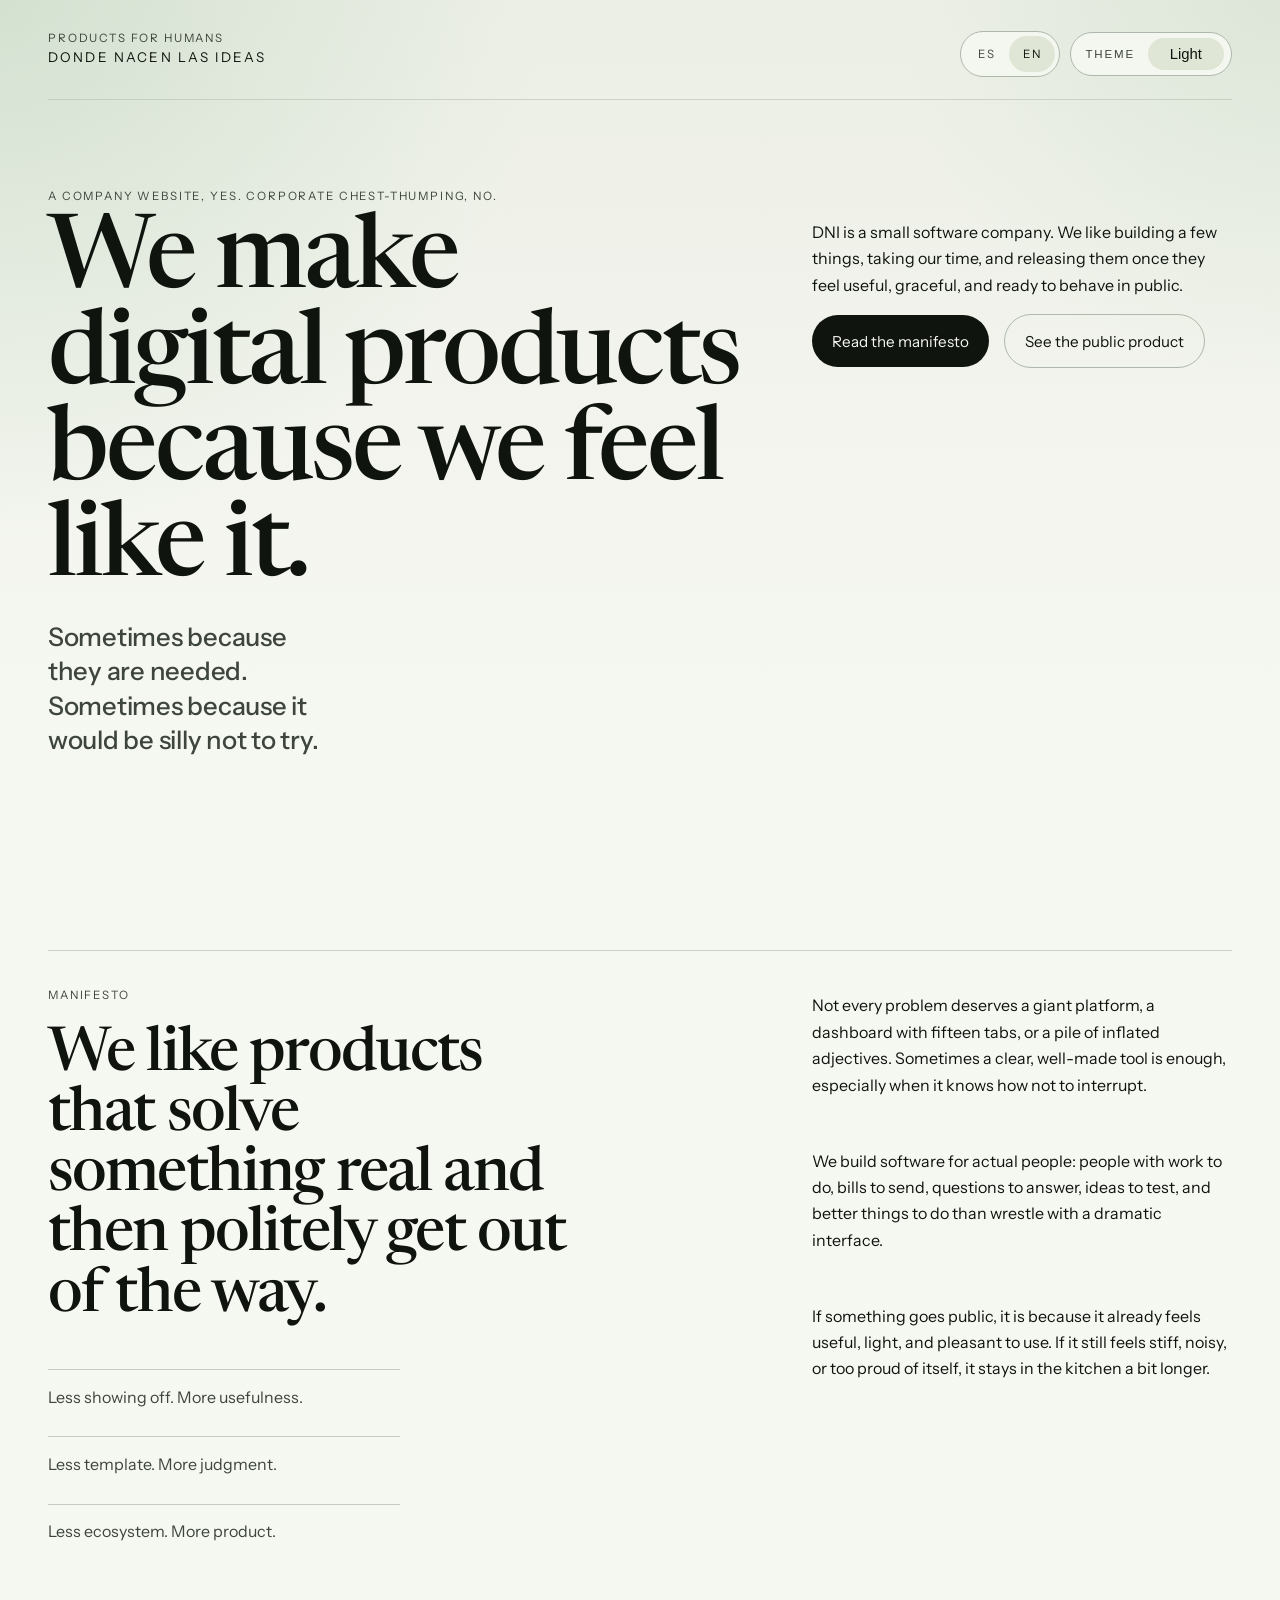
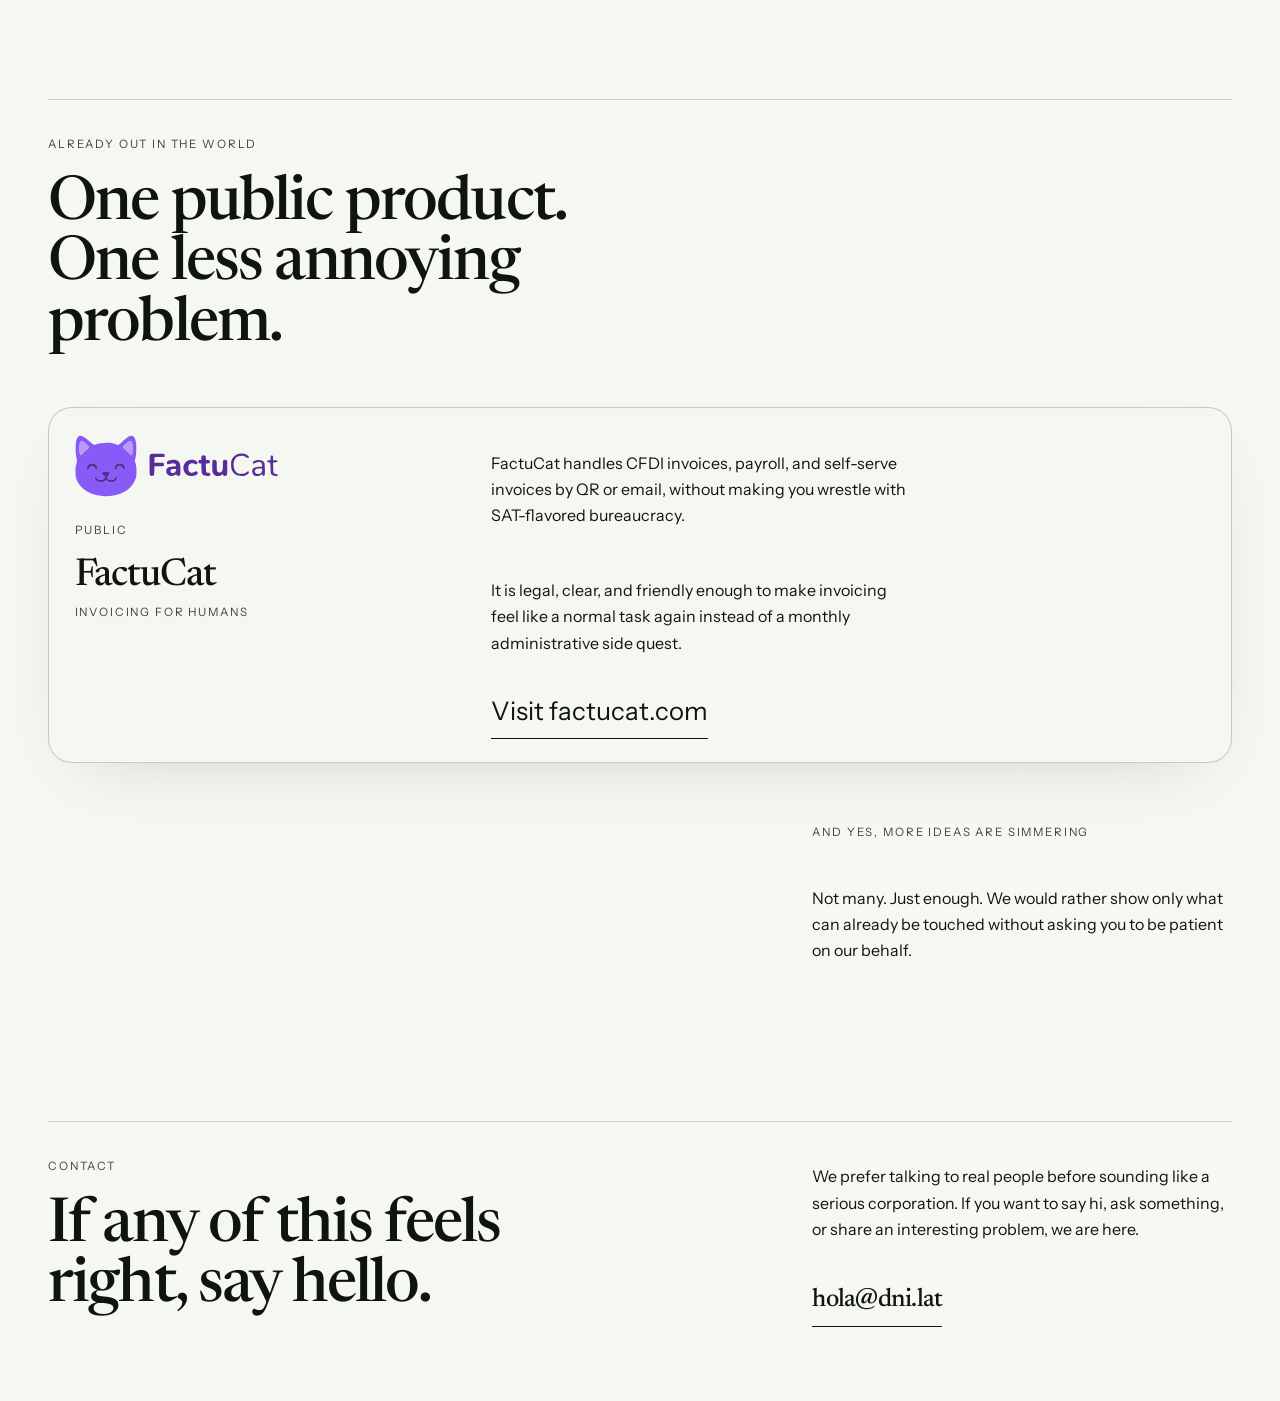
==== en/index.html @ 1f0a3848 "Initial release" ====
<!doctype html>
<html lang="en">
  <head>
    <meta charset="utf-8">
    <meta name="viewport" content="width=device-width, initial-scale=1">
    <title>Where Ideas Are Born</title>
    <meta
      name="description"
      content="DNI is a small company making digital products with patience, taste, and a bit of mischief. This is the manifesto and the products already out in the world."
    >
    <meta name="theme-color" content="#f6f4ef">
    <meta name="color-scheme" content="light dark">
    <link rel="canonical" href="https://dni.lat/en/">
    <meta property="og:type" content="website">
    <meta property="og:site_name" content="Donde Nacen las Ideas">
    <meta property="og:title" content="Where Ideas Are Born">
    <meta
      property="og:description"
      content="Digital products for actual humans. No startup theater, just useful software with taste."
    >
    <meta property="og:url" content="https://dni.lat/en/">
    <link rel="alternate" hreflang="es" href="https://dni.lat/">
    <link rel="alternate" hreflang="en" href="https://dni.lat/en/">
    <link rel="alternate" hreflang="x-default" href="https://dni.lat/">
    <link rel="icon" href="/assets/favicon.svg" type="image/svg+xml">
    <link rel="preconnect" href="https://fonts.googleapis.com">
    <link rel="preconnect" href="https://fonts.gstatic.com" crossorigin>
    <link
      rel="stylesheet"
      href="https://fonts.googleapis.com/css2?family=Instrument+Sans:wght@400;500;600&family=Newsreader:opsz,wght@6..72,400;6..72,500&display=swap"
    >
    <link rel="stylesheet" href="/assets/styles.css">
    <script>
      (() => {
        document.documentElement.classList.add("js");
        const storedTheme = localStorage.getItem("dni-theme");
        const systemPrefersDark = window.matchMedia("(prefers-color-scheme: dark)").matches;
        const theme = storedTheme || (systemPrefersDark ? "dark" : "light");
        document.documentElement.dataset.theme = theme;
      })();
    </script>
  </head>
  <body data-locale="en">
    <a class="skip-link" href="#content">Skip to content</a>
    <div class="page-shell">
      <header class="site-header reveal" style="--i: 0;">
        <a class="brand" href="/en/" aria-label="Go to homepage">
          <span class="brand__eyebrow">Products for humans</span>
          <span class="brand__name">Donde Nacen las Ideas</span>
        </a>
        <div class="site-header__controls">
          <nav class="locale-switch" aria-label="Language">
            <a class="locale-switch__link" href="/">ES</a>
            <a class="locale-switch__link is-active" href="/en/" aria-current="page">EN</a>
          </nav>
          <button class="theme-toggle" type="button" aria-label="Toggle theme" aria-pressed="false">
            <span class="theme-toggle__label">Theme</span>
            <span class="theme-toggle__value" data-theme-label>Light</span>
          </button>
        </div>
      </header>

      <main id="content">
        <section class="hero section-grid">
          <div class="hero__lead reveal" style="--i: 1;">
            <p class="section-kicker">A company website, yes. Corporate chest-thumping, no.</p>
            <h1>
              We make digital products because we feel like it.
              <span>
                Sometimes because they are needed. Sometimes because it would be silly not to try.
              </span>
            </h1>
          </div>
          <div class="hero__aside reveal" style="--i: 2;">
            <p>
              DNI is a small software company. We like building a few things, taking our time, and
              releasing them once they feel useful, graceful, and ready to behave in public.
            </p>
            <div class="hero__actions">
              <a class="button button--primary" href="#manifesto">Read the manifesto</a>
              <a class="button button--ghost" href="#products">See the public product</a>
            </div>
          </div>
        </section>

        <section class="manifesto section-grid" id="manifesto">
          <div class="section-heading reveal" style="--i: 0;">
            <p class="section-kicker">Manifesto</p>
            <h2>We like products that solve something real and then politely get out of the way.</h2>
          </div>
          <div class="manifesto__body reveal" style="--i: 1;">
            <p>
              Not every problem deserves a giant platform, a dashboard with fifteen tabs, or a pile of
              inflated adjectives. Sometimes a clear, well-made tool is enough, especially when it knows
              how not to interrupt.
            </p>
            <p>
              We build software for actual people: people with work to do, bills to send, questions to
              answer, ideas to test, and better things to do than wrestle with a dramatic interface.
            </p>
            <p>
              If something goes public, it is because it already feels useful, light, and pleasant to
              use. If it still feels stiff, noisy, or too proud of itself, it stays in the kitchen a bit
              longer.
            </p>
          </div>
          <div class="manifesto__notes reveal" style="--i: 2;">
            <p>Less showing off. More usefulness.</p>
            <p>Less template. More judgment.</p>
            <p>Less ecosystem. More product.</p>
          </div>
        </section>

        <section class="products section-grid" id="products">
          <div class="section-heading reveal" style="--i: 0;">
            <p class="section-kicker">Already out in the world</p>
            <h2>One public product. One less annoying problem.</h2>
          </div>
          <article class="product-card reveal" style="--i: 1;">
            <div class="product-card__meta">
              <img
                class="product-card__logo"
                src="/assets/factucat-logo.svg"
                alt="FactuCat logo"
                loading="lazy"
              >
              <p class="product-card__state">Public</p>
              <h3>FactuCat</h3>
              <p class="product-card__eyebrow">Invoicing for humans</p>
            </div>
            <div class="product-card__content">
              <p>
                FactuCat handles CFDI invoices, payroll, and self-serve invoices by QR or email,
                without making you wrestle with SAT-flavored bureaucracy.
              </p>
              <p>
                It is legal, clear, and friendly enough to make invoicing feel like a normal task
                again instead of a monthly administrative side quest.
              </p>
              <a class="product-link" href="https://factucat.com" target="_blank" rel="noopener noreferrer">
                Visit factucat.com
              </a>
            </div>
          </article>
          <aside class="products__teaser reveal" style="--i: 2;">
            <p class="section-kicker">And yes, more ideas are simmering</p>
            <p>
              Not many. Just enough. We would rather show only what can already be touched without asking
              you to be patient on our behalf.
            </p>
          </aside>
        </section>

        <section class="contact section-grid" id="contact">
          <div class="section-heading reveal" style="--i: 0;">
            <p class="section-kicker">Contact</p>
            <h2>If any of this feels right, say hello.</h2>
          </div>
          <div class="contact__body reveal" style="--i: 1;">
            <p>
              We prefer talking to real people before sounding like a serious corporation. If you want to
              say hi, ask something, or share an interesting problem, we are here.
            </p>
            <a class="contact-link" href="mailto:hola@dni.lat">hola@dni.lat</a>
          </div>
        </section>
      </main>
    </div>

    <script src="/assets/site.js"></script>
  </body>
</html>
---- assets/styles.css ----
:root {
  color-scheme: light;
  --font-body: "Instrument Sans", "Avenir Next", "Segoe UI", sans-serif;
  --font-display: "Newsreader", "Iowan Old Style", "Palatino Linotype", serif;
  --ease-out: cubic-bezier(0.16, 1, 0.3, 1);
  --ease-smooth: cubic-bezier(0.25, 1, 0.5, 1);
  --surface-0: oklch(97.4% 0.008 120);
  --surface-1: oklch(94.8% 0.012 120);
  --surface-2: oklch(89.2% 0.018 120);
  --ink-strong: oklch(18.5% 0.012 140);
  --ink-soft: oklch(38% 0.018 140);
  --line: oklch(77% 0.02 140);
  --accent: oklch(56% 0.12 148);
  --accent-muted: oklch(90% 0.03 148);
  --shadow-soft: 0 24px 70px -36px oklch(14% 0.01 140 / 0.18);
  --page-max: 84rem;
  --gutter: clamp(1.25rem, 4vw, 3rem);
  --section-gap: clamp(4.5rem, 11vw, 10rem);
  --radius: 1.5rem;
}

:root[data-theme="dark"] {
  color-scheme: dark;
  --surface-0: oklch(15.5% 0.012 150);
  --surface-1: oklch(19.2% 0.014 150);
  --surface-2: oklch(24.5% 0.018 150);
  --ink-strong: oklch(93.5% 0.008 120);
  --ink-soft: oklch(76% 0.016 120);
  --line: oklch(34% 0.024 150);
  --accent: oklch(72% 0.11 148);
  --accent-muted: oklch(22% 0.028 148);
  --shadow-soft: none;
}

*,
*::before,
*::after {
  box-sizing: border-box;
}

html {
  scroll-behavior: smooth;
}

body {
  margin: 0;
  min-height: 100vh;
  font-family: var(--font-body);
  font-size: 1rem;
  line-height: 1.65;
  color: var(--ink-strong);
  background:
    radial-gradient(circle at top left, color-mix(in oklch, var(--accent) 14%, transparent) 0, transparent 34rem),
    radial-gradient(circle at top right, color-mix(in oklch, var(--accent) 9%, transparent) 0, transparent 24rem),
    linear-gradient(180deg, var(--surface-1) 0%, var(--surface-0) 24%, var(--surface-0) 100%);
  text-rendering: optimizeLegibility;
  -webkit-font-smoothing: antialiased;
}

.skip-link {
  position: absolute;
  left: 1rem;
  top: 1rem;
  z-index: 20;
  padding: 0.8rem 1rem;
  border-radius: 999px;
  background: var(--ink-strong);
  color: var(--surface-0);
  transform: translateY(-140%);
  transition: transform 180ms var(--ease-smooth);
}

.skip-link:focus-visible {
  transform: translateY(0);
  outline-color: var(--accent);
}

::selection {
  color: var(--surface-0);
  background: var(--accent);
}

a {
  color: inherit;
  text-decoration: none;
}

button,
a {
  -webkit-tap-highlight-color: transparent;
}

img {
  max-width: 100%;
}

:focus-visible {
  outline: 2px solid var(--accent);
  outline-offset: 4px;
}

.page-shell {
  width: min(100%, var(--page-max));
  margin: 0 auto;
  padding: clamp(1.1rem, 2vw, 1.75rem) var(--gutter) clamp(4rem, 6vw, 5.5rem);
}

.site-header {
  display: flex;
  align-items: flex-start;
  justify-content: space-between;
  gap: 1rem;
  padding-block: 0.35rem 1.4rem;
}

.brand {
  display: inline-flex;
  flex-direction: column;
  gap: 0.18rem;
}

.brand__eyebrow,
.section-kicker,
.product-card__state,
.product-card__eyebrow,
.theme-toggle__label,
.locale-switch__link,
.brand__name {
  text-transform: uppercase;
  letter-spacing: 0.16em;
}

.brand__eyebrow,
.section-kicker,
.product-card__state,
.product-card__eyebrow,
.theme-toggle__label,
.locale-switch__link {
  font-size: 0.72rem;
  line-height: 1.25;
  color: var(--ink-soft);
}

.brand__name {
  font-size: 0.84rem;
  line-height: 1.35;
  color: var(--ink-strong);
}

.site-header__controls {
  display: flex;
  align-items: center;
  gap: 0.65rem;
}

.locale-switch,
.theme-toggle {
  display: inline-flex;
  align-items: center;
  min-height: 2.75rem;
  border: 1px solid var(--line);
  background: color-mix(in oklch, var(--surface-0) 86%, var(--surface-1));
  backdrop-filter: blur(14px);
}

.locale-switch {
  padding: 0.22rem;
  border-radius: 999px;
}

.locale-switch__link {
  border-radius: 999px;
  padding: 0.7rem 0.85rem;
  transition:
    background-color 180ms var(--ease-smooth),
    color 180ms var(--ease-smooth);
}

.locale-switch__link.is-active {
  color: var(--ink-strong);
  background: color-mix(in oklch, var(--accent) 14%, var(--surface-0));
}

.theme-toggle {
  gap: 0.8rem;
  padding: 0.3rem 0.45rem 0.3rem 0.9rem;
  border-radius: 999px;
  color: var(--ink-strong);
  cursor: pointer;
  transition:
    transform 180ms var(--ease-smooth),
    border-color 180ms var(--ease-smooth),
    background-color 180ms var(--ease-smooth);
}

.theme-toggle:hover {
  transform: translateY(-1px);
}

.theme-toggle__value {
  display: inline-flex;
  align-items: center;
  justify-content: center;
  min-width: 4.75rem;
  min-height: 2rem;
  padding-inline: 0.8rem;
  border-radius: 999px;
  background: color-mix(in oklch, var(--accent) 14%, var(--surface-0));
  font-size: 0.93rem;
}

main {
  display: grid;
  gap: var(--section-gap);
}

.section-grid {
  display: grid;
  grid-template-columns: minmax(0, 1.7fr) minmax(18rem, 1fr);
  gap: clamp(1.5rem, 4vw, 4rem);
  align-items: start;
}

.hero {
  padding-block: clamp(2rem, 6vw, 7rem) clamp(2rem, 4vw, 4rem);
  border-top: 1px solid color-mix(in oklch, var(--line) 52%, transparent);
}

.hero__lead h1,
.section-heading h2,
.product-card h3,
.contact-link {
  font-family: var(--font-display);
  font-weight: 500;
  letter-spacing: -0.03em;
}

.hero__lead h1 {
  margin: 0;
  max-width: 11ch;
  font-size: clamp(3.6rem, 8vw, 8.5rem);
  line-height: 0.94;
}

.hero__lead h1 span {
  display: block;
  margin-top: 1.25rem;
  max-width: 16ch;
  font-family: var(--font-body);
  font-weight: 500;
  font-size: clamp(1.1rem, 2vw, 1.6rem);
  line-height: 1.35;
  letter-spacing: -0.01em;
  color: var(--ink-soft);
}

.hero__aside {
  padding-top: clamp(0.6rem, 2vw, 1.8rem);
}

.hero__aside p,
.manifesto__body p,
.product-card__content p,
.products__teaser p,
.contact__body p {
  max-width: 38ch;
}

.hero__actions,
.contact__body {
  display: flex;
  flex-wrap: wrap;
  gap: 0.9rem;
  align-items: center;
}

.button,
.product-link,
.contact-link {
  display: inline-flex;
  align-items: center;
  justify-content: center;
  min-height: 3rem;
}

.button {
  border-radius: 999px;
  padding: 0.85rem 1.25rem;
  font-size: 0.95rem;
  transition:
    transform 180ms var(--ease-smooth),
    background-color 180ms var(--ease-smooth),
    color 180ms var(--ease-smooth),
    border-color 180ms var(--ease-smooth);
}

.button:hover,
.product-link:hover,
.contact-link:hover {
  transform: translateY(-2px);
}

.button--primary {
  background: var(--ink-strong);
  color: var(--surface-0);
}

.button--ghost {
  border: 1px solid var(--line);
  color: var(--ink-strong);
}

.manifesto,
.products,
.contact {
  padding-top: clamp(1.4rem, 2vw, 2rem);
  border-top: 1px solid color-mix(in oklch, var(--line) 62%, transparent);
}

.section-heading {
  display: grid;
  gap: 0.75rem;
}

.section-heading h2 {
  margin: 0;
  max-width: 14ch;
  font-size: clamp(2.35rem, 4.8vw, 4.4rem);
  line-height: 0.98;
}

.manifesto__body,
.products__teaser,
.contact__body {
  display: grid;
  gap: 1.1rem;
}

.manifesto__body {
  grid-column: 2;
}

.manifesto__notes {
  display: grid;
  gap: 0.8rem;
  grid-column: 1;
  margin-top: clamp(-5rem, -8vw, -2rem);
  max-width: 22rem;
}

.manifesto__notes p {
  margin: 0;
  padding-block: 0.85rem;
  border-top: 1px solid color-mix(in oklch, var(--line) 68%, transparent);
  color: var(--ink-soft);
}

.product-card {
  display: grid;
  grid-template-columns: minmax(10rem, 0.7fr) minmax(0, 1.3fr);
  gap: 1rem 2rem;
  grid-column: 1 / span 2;
  padding: clamp(1.25rem, 2vw, 1.8rem);
  border: 1px solid color-mix(in oklch, var(--line) 68%, transparent);
  border-radius: var(--radius);
  background:
    linear-gradient(180deg, color-mix(in oklch, var(--surface-0) 86%, transparent), color-mix(in oklch, var(--surface-0) 94%, var(--surface-1))),
    color-mix(in oklch, var(--accent) 3%, var(--surface-0));
  box-shadow: var(--shadow-soft);
}

.product-card__meta {
  display: grid;
  align-content: start;
  gap: 0.3rem;
}

.product-card__logo {
  width: clamp(10rem, 16vw, 13rem);
  height: auto;
  margin-bottom: 0.55rem;
}

.product-card h3 {
  margin: 0.25rem 0 0;
  font-size: clamp(2rem, 3vw, 3rem);
  line-height: 1;
}

.product-card__eyebrow {
  margin: 0.25rem 0 0;
}

.product-card__content {
  display: grid;
  gap: 1rem;
  align-content: start;
}

.product-link,
.contact-link {
  justify-self: start;
  position: relative;
  font-size: clamp(1.35rem, 2vw, 2rem);
  line-height: 1.05;
}

.product-link::after,
.contact-link::after {
  content: "";
  position: absolute;
  inset: auto 0 -0.12em;
  height: 1px;
  background: currentColor;
  transform-origin: left;
  transition: transform 220ms var(--ease-smooth);
}

.product-link:hover::after,
.product-link:focus-visible::after,
.contact-link:hover::after,
.contact-link:focus-visible::after {
  transform: scaleX(0.72);
}

.products__teaser {
  grid-column: 2;
}

.contact__body {
  grid-column: 2;
}

.js .reveal {
  opacity: 0;
  transform: translateY(22px);
  transition:
    opacity 620ms var(--ease-out),
    transform 620ms var(--ease-out);
  transition-delay: calc(var(--i, 0) * 80ms);
}

.js .reveal.is-visible {
  opacity: 1;
  transform: translateY(0);
}

@media (max-width: 56rem) {
  .site-header {
    flex-direction: column;
    align-items: stretch;
  }

  .site-header__controls {
    justify-content: space-between;
  }

  .section-grid,
  .product-card {
    grid-template-columns: minmax(0, 1fr);
  }

  .hero__lead h1,
  .section-heading h2 {
    max-width: none;
  }

  .manifesto__body,
  .manifesto__notes,
  .products__teaser,
  .contact__body,
  .product-card {
    grid-column: auto;
    margin-top: 0;
  }
}

@media (max-width: 38rem) {
  body {
    background:
      radial-gradient(circle at top left, color-mix(in oklch, var(--accent) 12%, transparent) 0, transparent 18rem),
      linear-gradient(180deg, var(--surface-1) 0%, var(--surface-0) 20%, var(--surface-0) 100%);
  }

  .site-header__controls,
  .hero__actions {
    flex-direction: column;
    align-items: stretch;
  }

  .locale-switch,
  .theme-toggle,
  .button {
    width: 100%;
    justify-content: center;
  }
}

@media (prefers-reduced-motion: reduce) {
  html {
    scroll-behavior: auto;
  }

  *,
  *::before,
  *::after {
    animation-duration: 0.01ms !important;
    animation-iteration-count: 1 !important;
    transition-duration: 0.01ms !important;
    scroll-behavior: auto !important;
  }

  .reveal {
    opacity: 1;
    transform: none;
  }
}
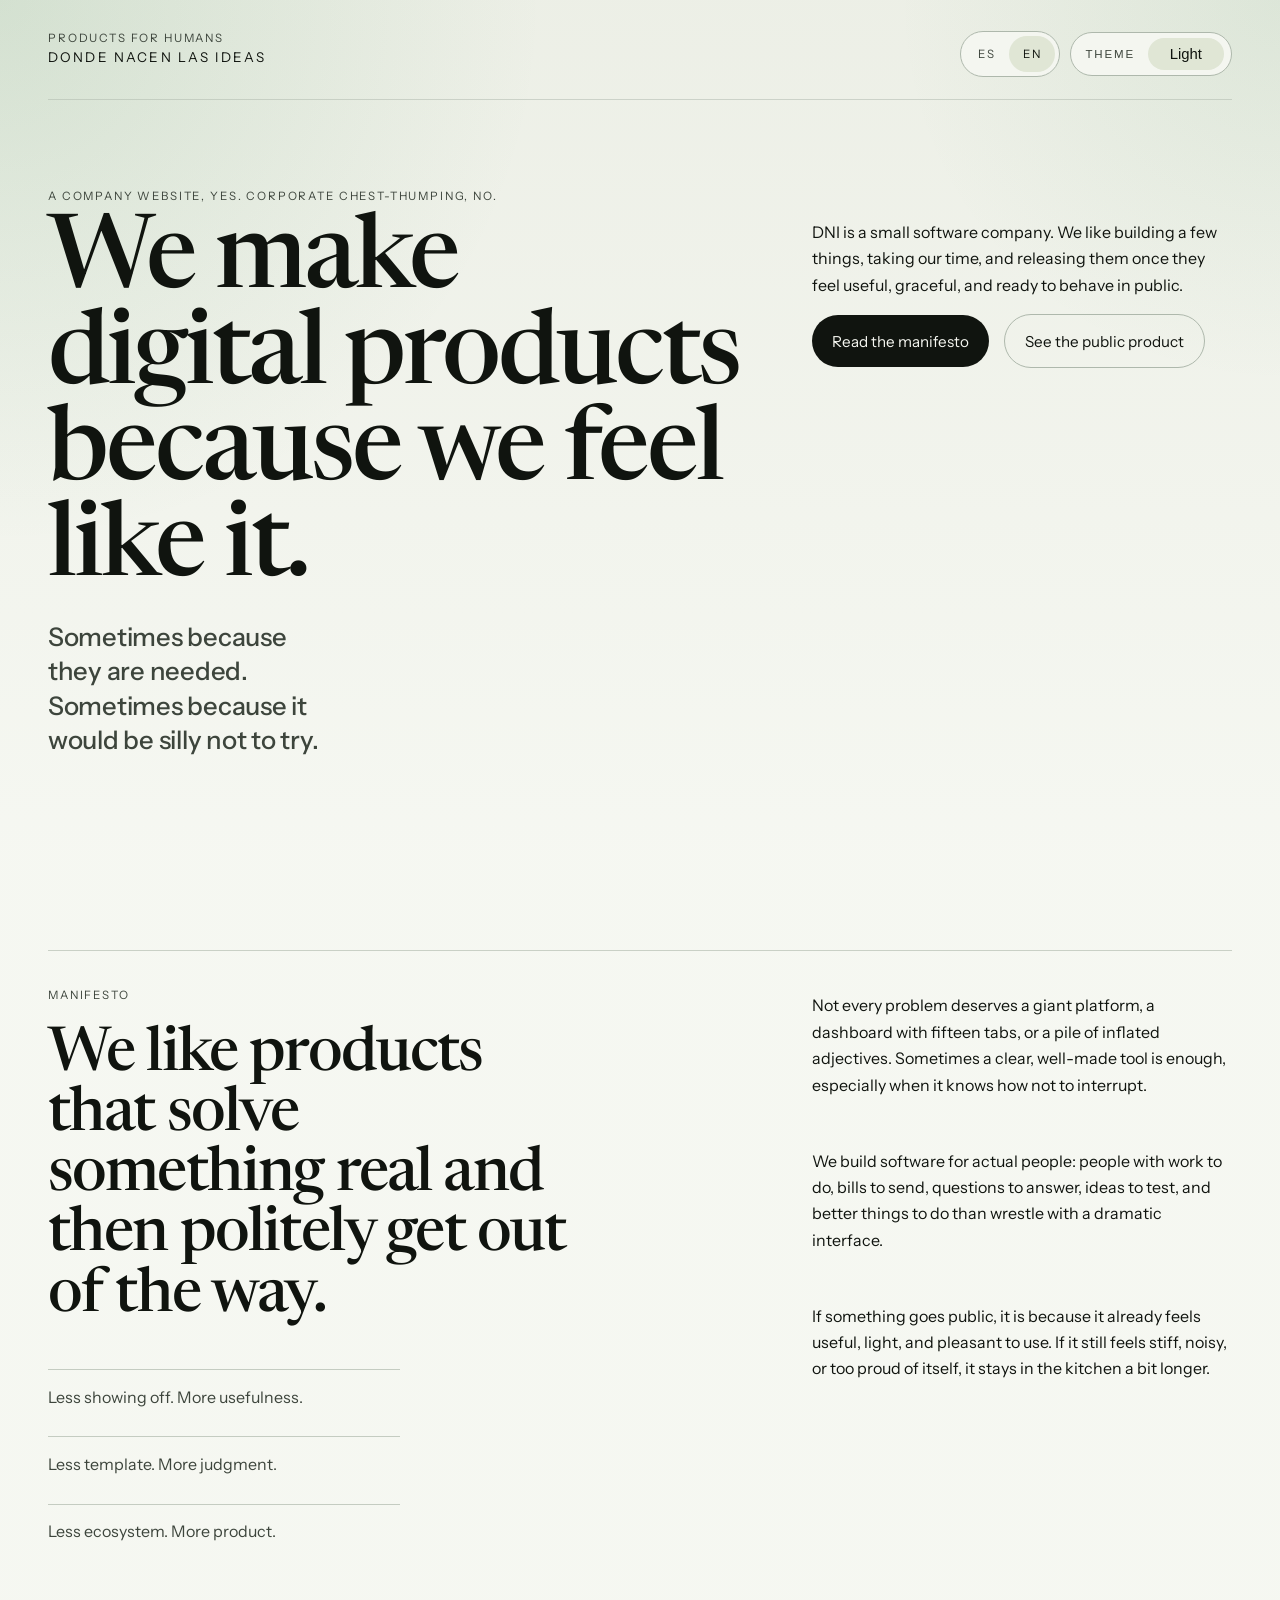
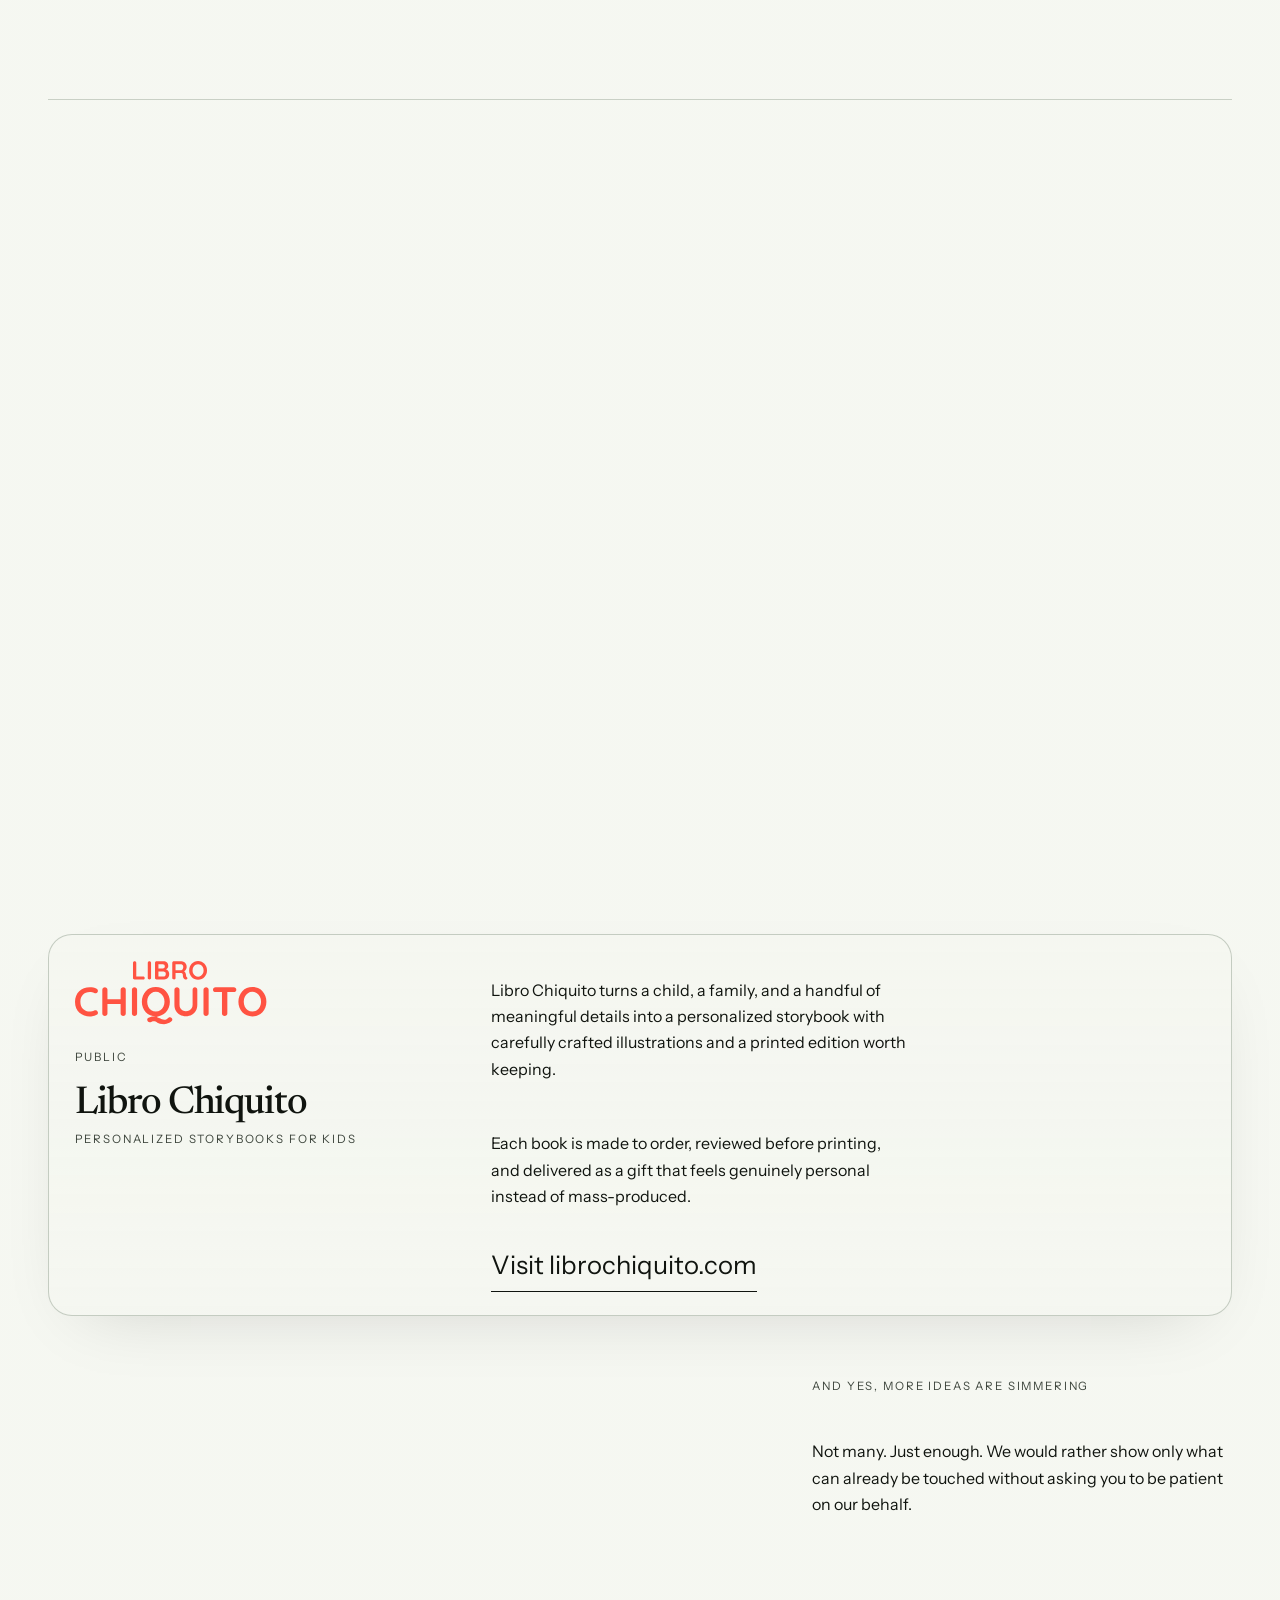
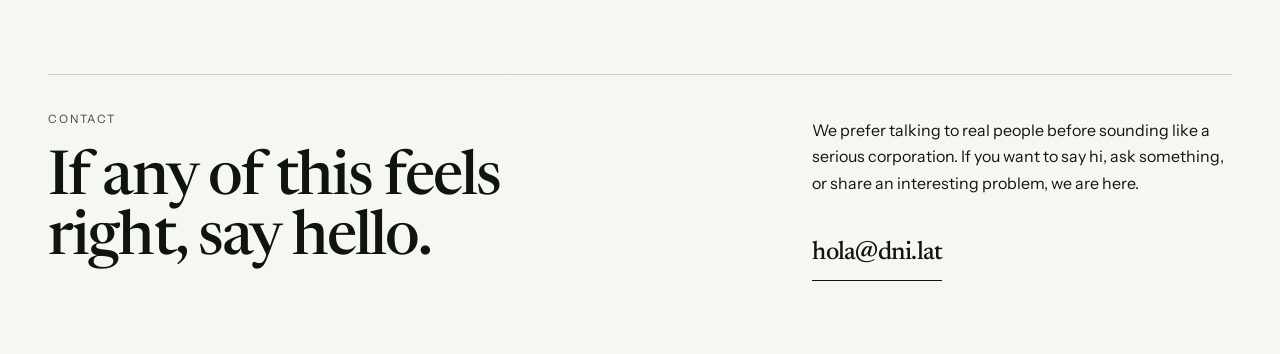
==== commit f7e56113: "Add Libro chiquito" ====
--- a/en/index.html
+++ b/en/index.html
@@ -114,7 +114,7 @@
         <section class="products section-grid" id="products">
           <div class="section-heading reveal" style="--i: 0;">
             <p class="section-kicker">Already out in the world</p>
-            <h2>One public product. One less annoying problem.</h2>
+            <h2>Two public products. Two different ways to make life feel more human.</h2>
           </div>
           <article class="product-card reveal" style="--i: 1;">
             <div class="product-card__meta">
@@ -142,7 +142,33 @@
               </a>
             </div>
           </article>
-          <aside class="products__teaser reveal" style="--i: 2;">
+          <article class="product-card product-card--warm reveal" style="--i: 2;">
+            <div class="product-card__meta">
+              <img
+                class="product-card__logo product-card__logo--libro"
+                src="/assets/libro-chiquito-logo.svg"
+                alt="Libro Chiquito logo"
+                loading="lazy"
+              >
+              <p class="product-card__state">Public</p>
+              <h3>Libro Chiquito</h3>
+              <p class="product-card__eyebrow">Personalized storybooks for kids</p>
+            </div>
+            <div class="product-card__content">
+              <p>
+                Libro Chiquito turns a child, a family, and a handful of meaningful details into a
+                personalized storybook with carefully crafted illustrations and a printed edition worth keeping.
+              </p>
+              <p>
+                Each book is made to order, reviewed before printing, and delivered as a gift that feels
+                genuinely personal instead of mass-produced.
+              </p>
+              <a class="product-link" href="https://librochiquito.com" target="_blank" rel="noopener noreferrer">
+                Visit librochiquito.com
+              </a>
+            </div>
+          </article>
+          <aside class="products__teaser reveal" style="--i: 3;">
             <p class="section-kicker">And yes, more ideas are simmering</p>
             <p>
               Not many. Just enough. We would rather show only what can already be touched without asking
--- a/assets/styles.css
+++ b/assets/styles.css
@@ -381,6 +381,10 @@
   margin-bottom: 0.55rem;
 }
 
+.product-card__logo--libro {
+  width: clamp(9.5rem, 15vw, 12rem);
+}
+
 .product-card h3 {
   margin: 0.25rem 0 0;
   font-size: clamp(2rem, 3vw, 3rem);
@@ -395,6 +399,12 @@
   display: grid;
   gap: 1rem;
   align-content: start;
+}
+
+.product-card--warm {
+  background:
+    linear-gradient(180deg, color-mix(in oklch, var(--surface-0) 92%, transparent), color-mix(in oklch, var(--surface-0) 92%, var(--surface-1))),
+    color-mix(in oklch, oklch(72% 0.08 35) 8%, var(--surface-0));
 }
 
 .product-link,
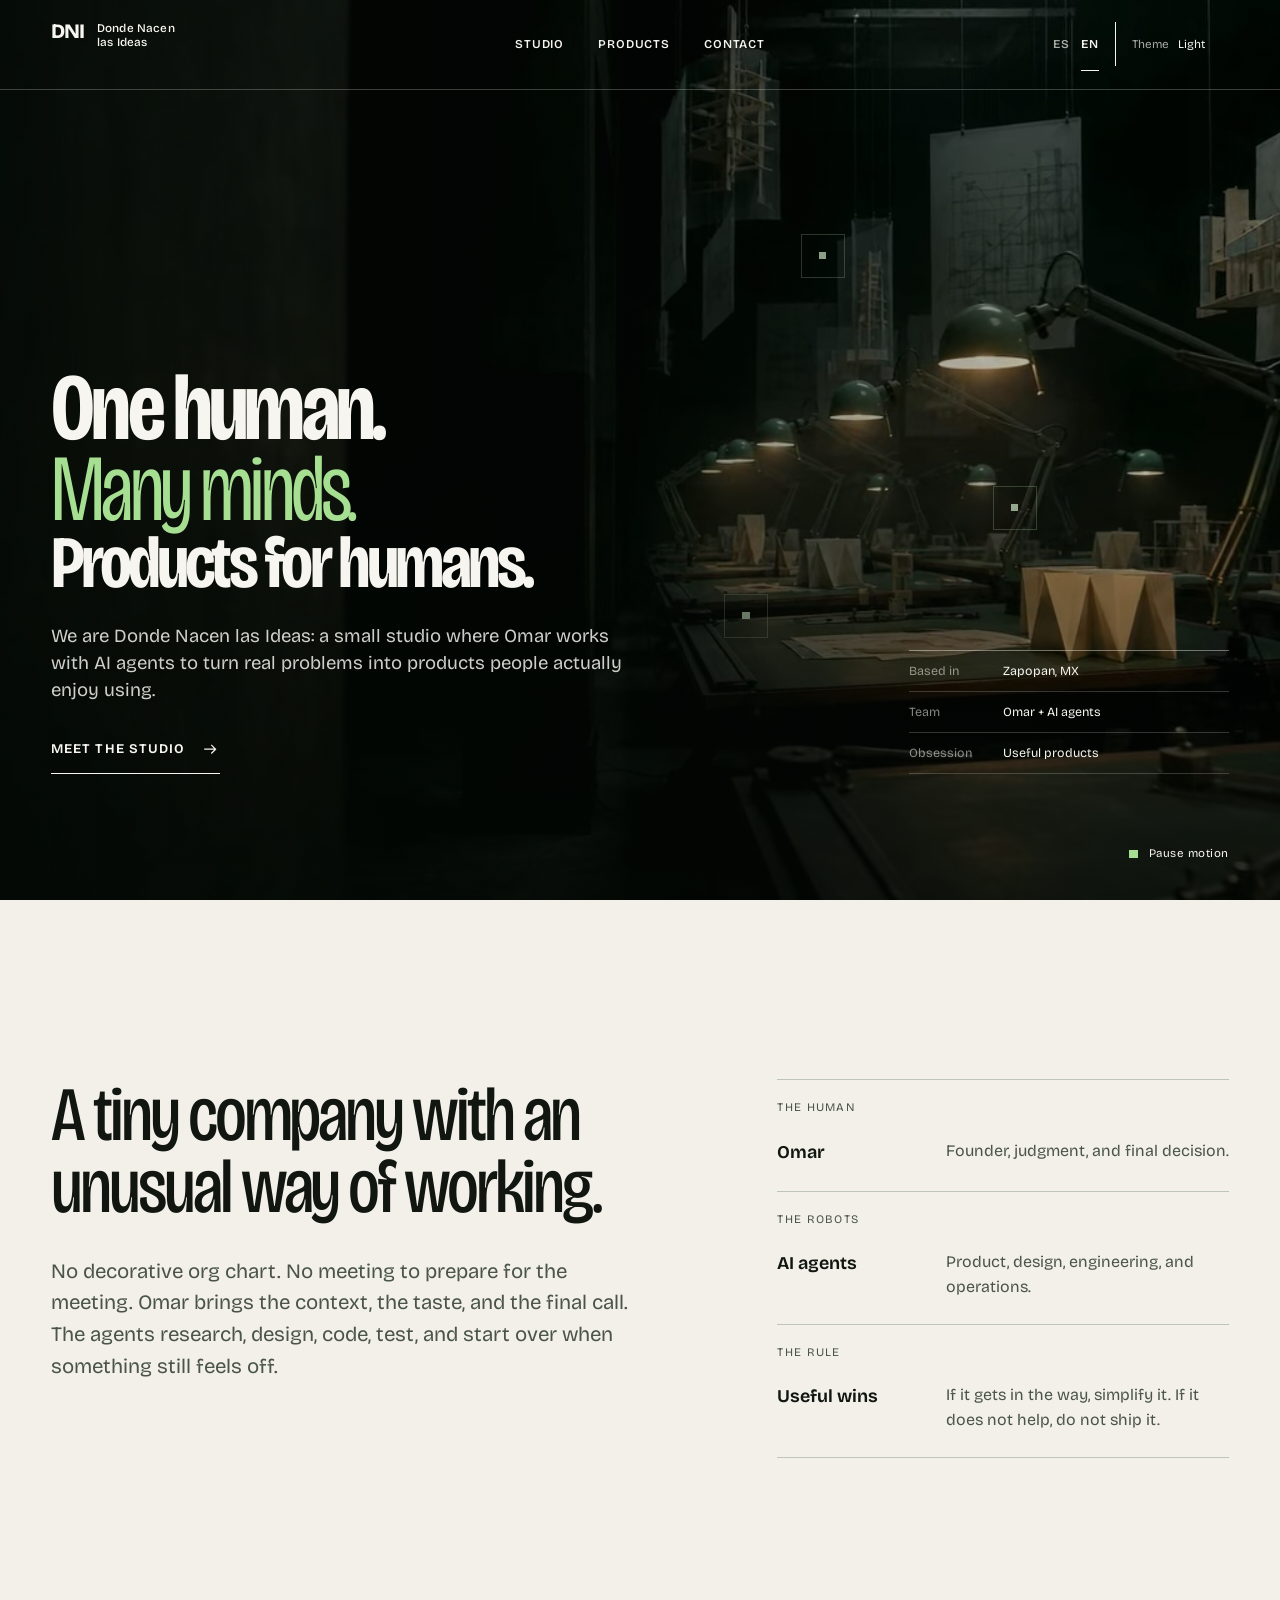
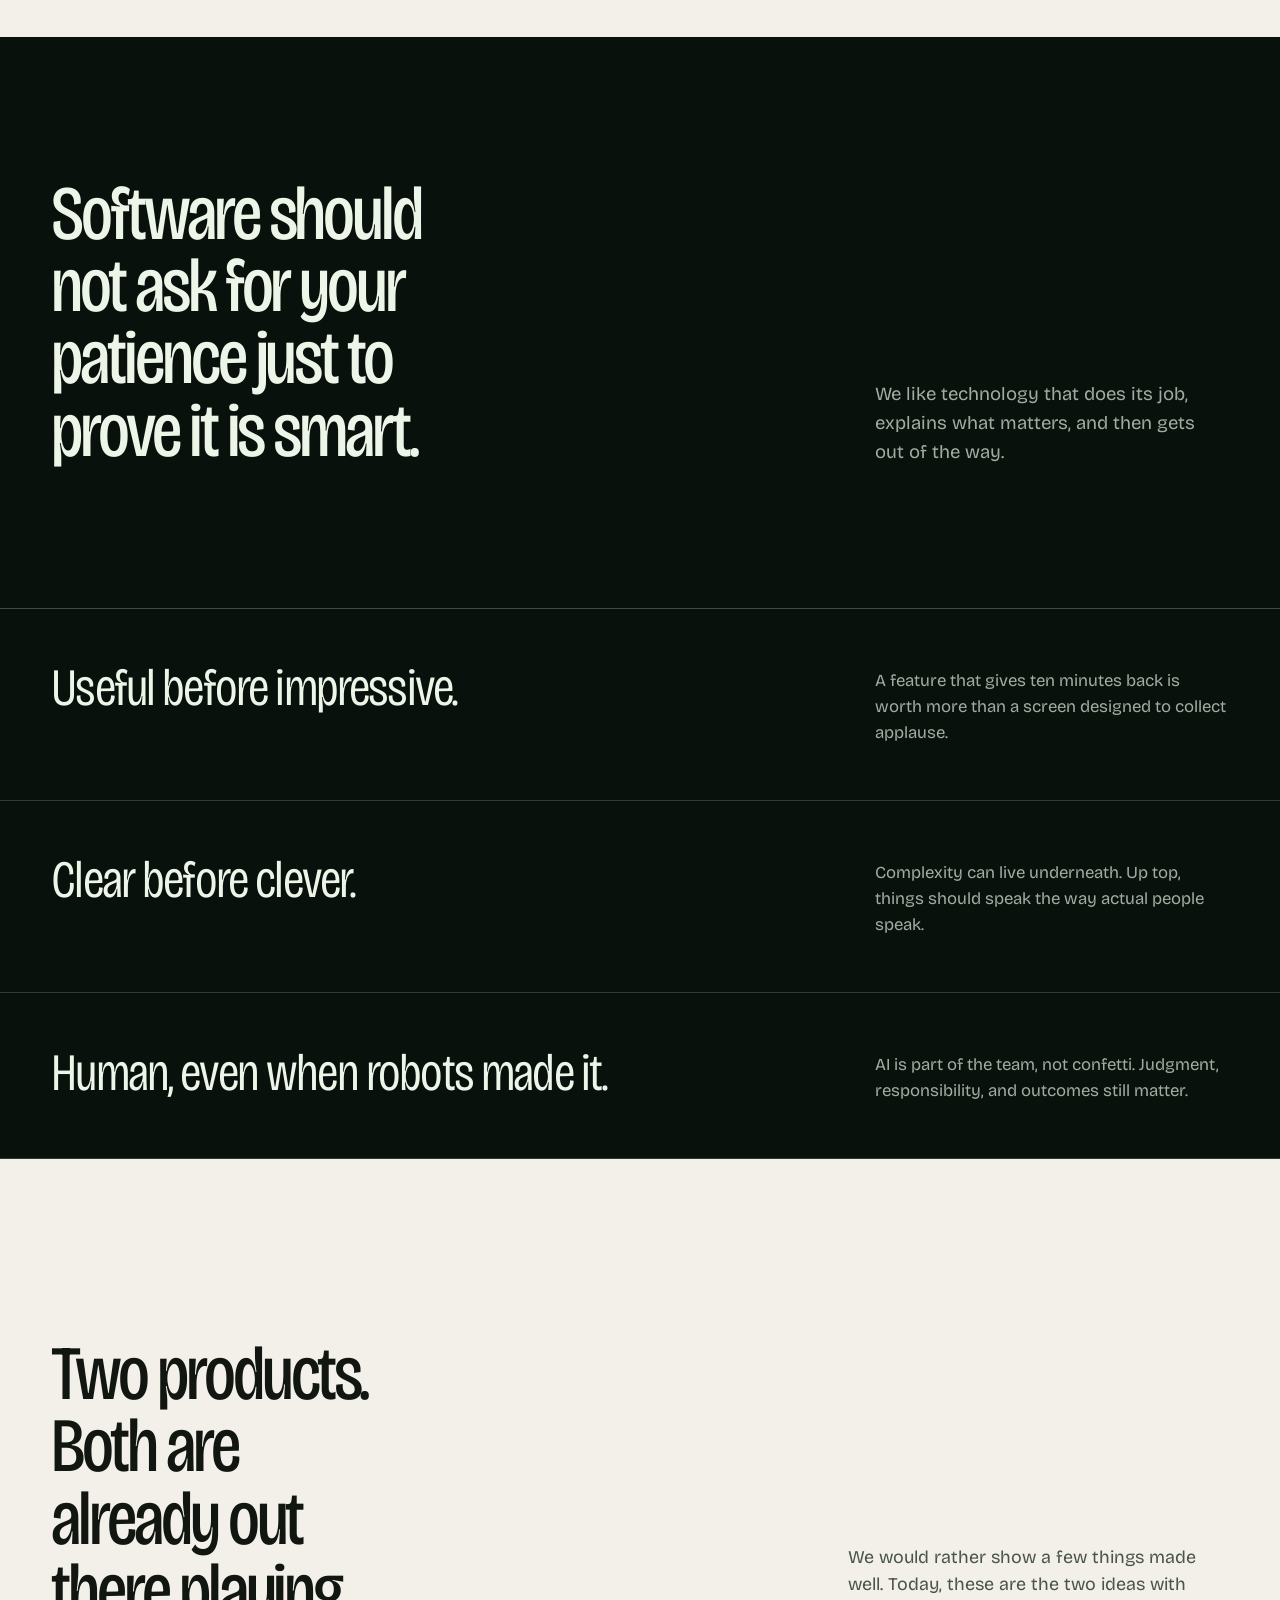
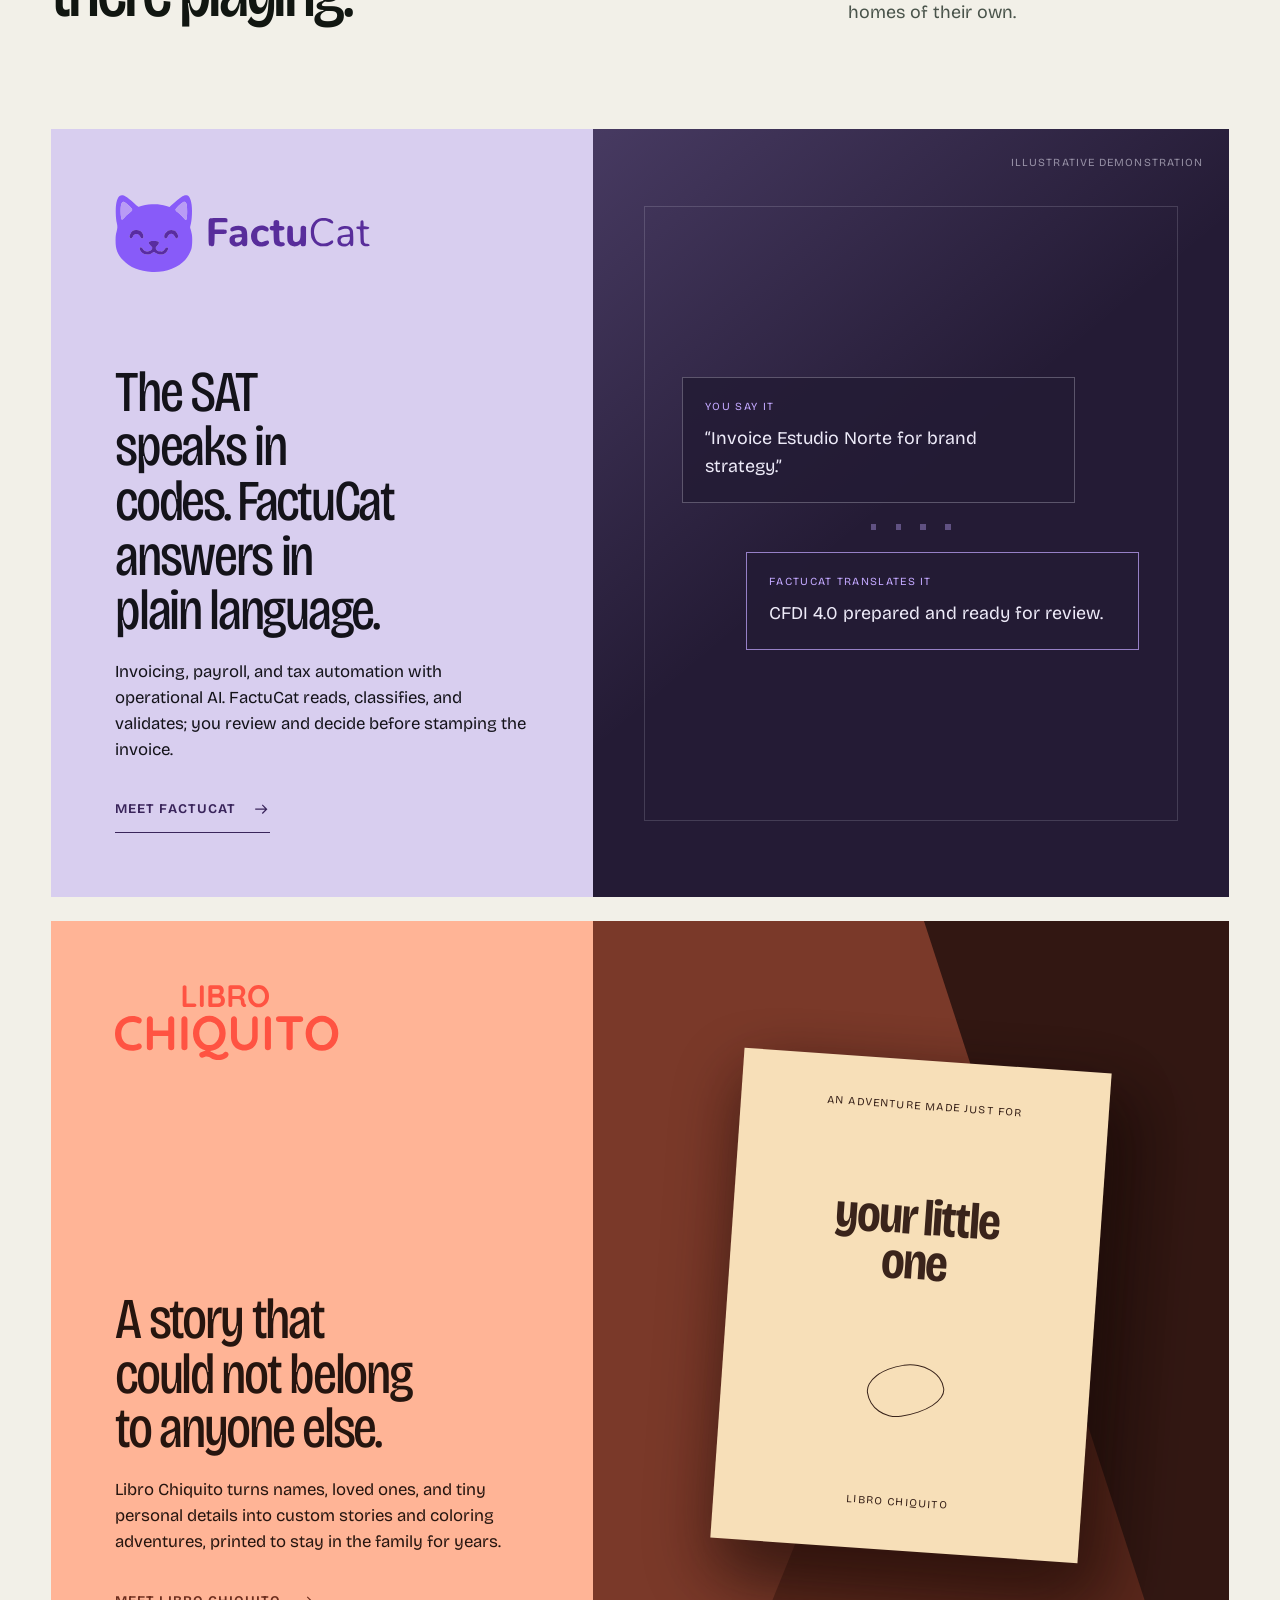
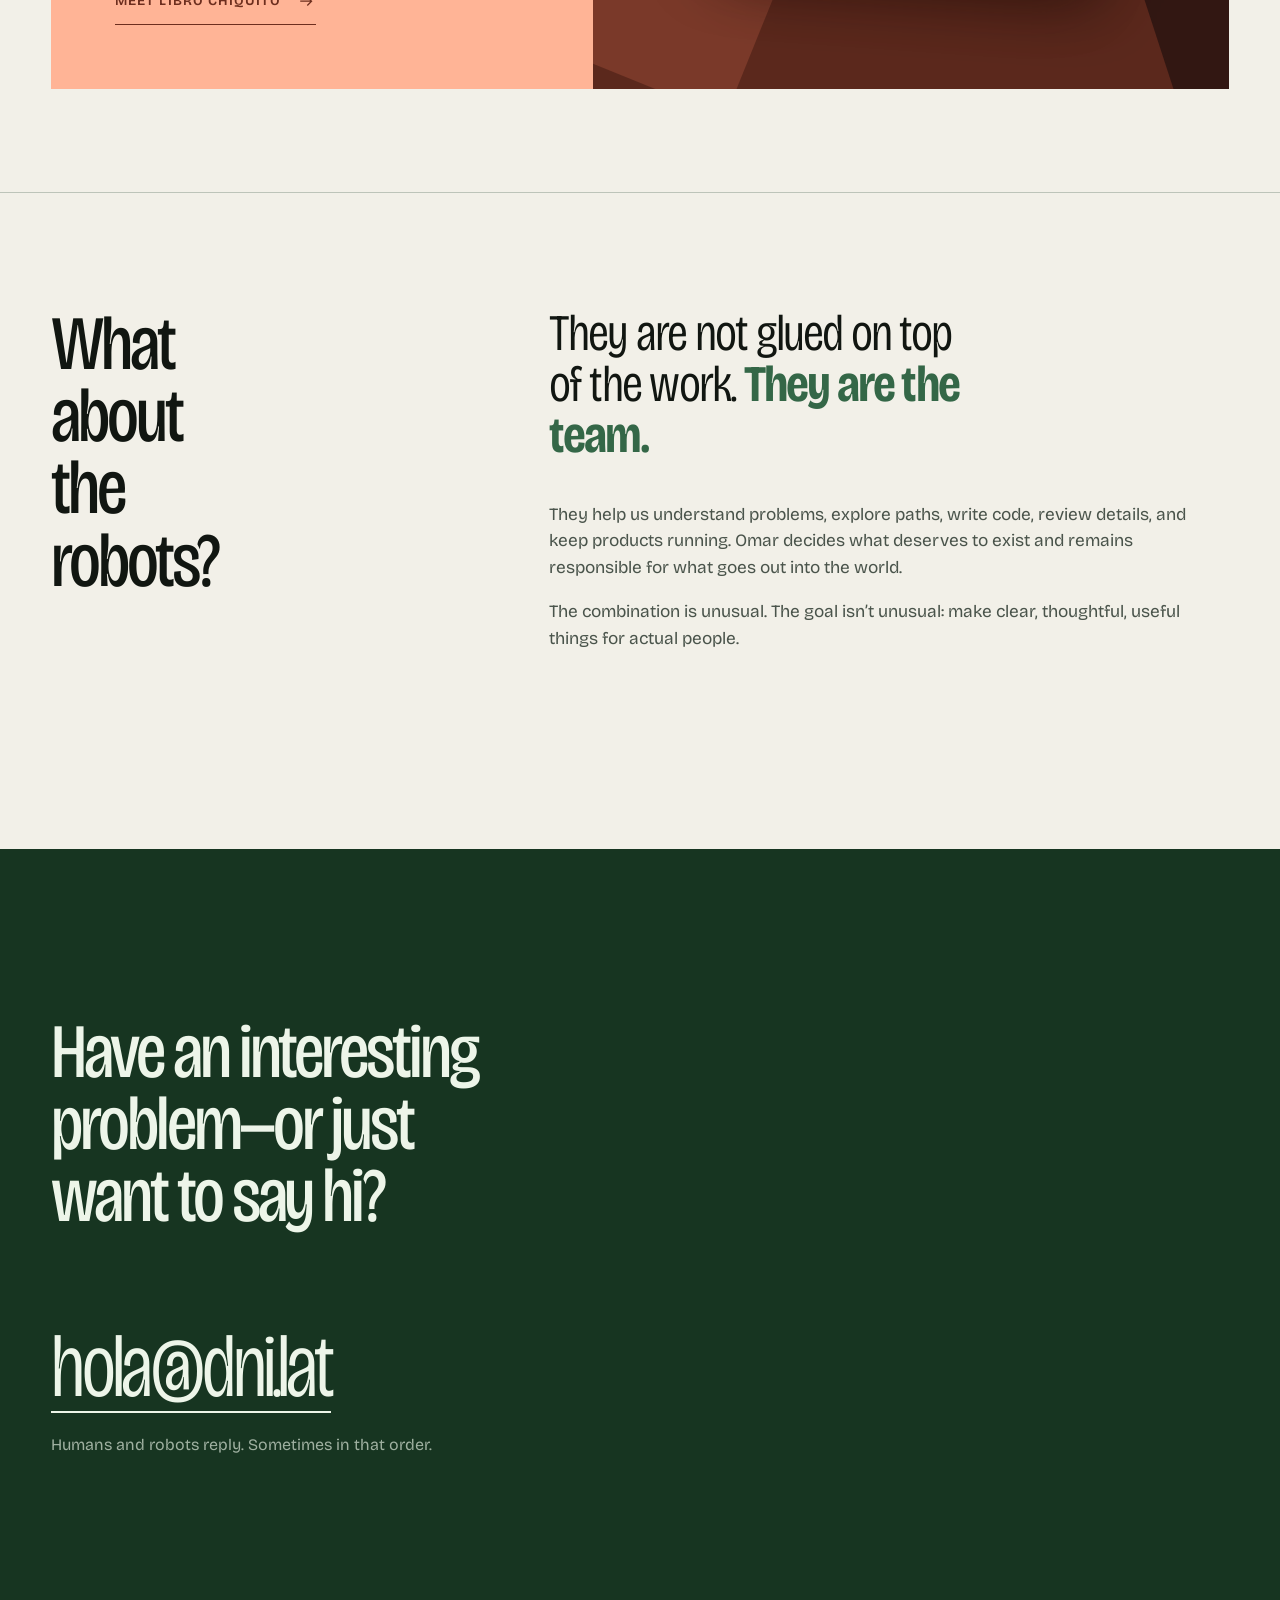
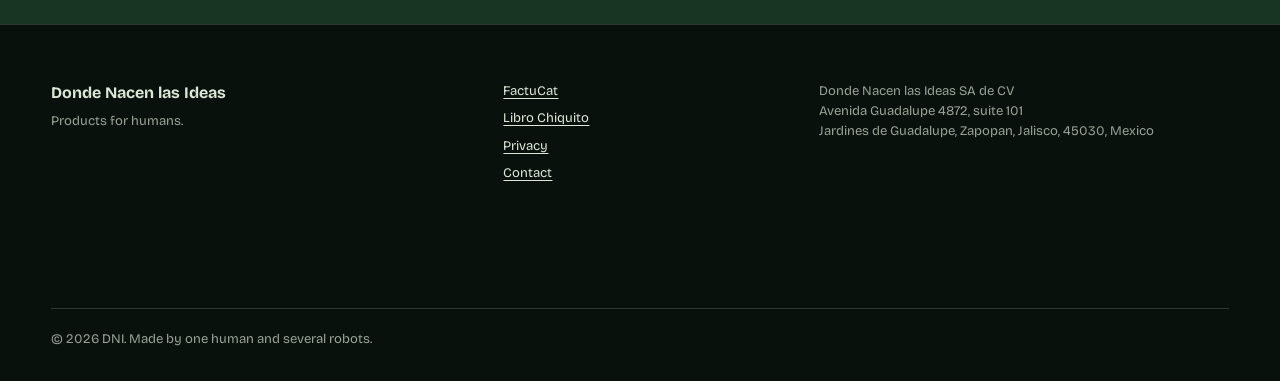
==== commit b7120884: "feat: rebuild DNI website with cinematic product studio Create a bilingual, accessible corporate sit" ====
--- a/en/index.html
+++ b/en/index.html
@@ -3,195 +3,233 @@
   <head>
     <meta charset="utf-8">
     <meta name="viewport" content="width=device-width, initial-scale=1">
-    <title>Where Ideas Are Born</title>
-    <meta
-      name="description"
-      content="DNI is a small company making digital products with patience, taste, and a bit of mischief. This is the manifesto and the products already out in the world."
-    >
-    <meta name="theme-color" content="#f6f4ef">
+    <title>Donde Nacen las Ideas — Products for humans</title>
+    <meta name="description" content="One human, a team of AI agents, and two public products: FactuCat and Libro Chiquito. This is Donde Nacen las Ideas.">
+    <meta name="theme-color" content="#09110c">
     <meta name="color-scheme" content="light dark">
     <link rel="canonical" href="https://dni.lat/en/">
     <meta property="og:type" content="website">
     <meta property="og:site_name" content="Donde Nacen las Ideas">
-    <meta property="og:title" content="Where Ideas Are Born">
-    <meta
-      property="og:description"
-      content="Digital products for actual humans. No startup theater, just useful software with taste."
-    >
+    <meta property="og:title" content="Donde Nacen las Ideas — Products for humans">
+    <meta property="og:description" content="One human. Many minds. Digital products made for actual people.">
     <meta property="og:url" content="https://dni.lat/en/">
     <link rel="alternate" hreflang="es" href="https://dni.lat/">
     <link rel="alternate" hreflang="en" href="https://dni.lat/en/">
     <link rel="alternate" hreflang="x-default" href="https://dni.lat/">
     <link rel="icon" href="/assets/favicon.svg" type="image/svg+xml">
-    <link rel="preconnect" href="https://fonts.googleapis.com">
-    <link rel="preconnect" href="https://fonts.gstatic.com" crossorigin>
-    <link
-      rel="stylesheet"
-      href="https://fonts.googleapis.com/css2?family=Instrument+Sans:wght@400;500;600&family=Newsreader:opsz,wght@6..72,400;6..72,500&display=swap"
-    >
+    <link rel="preload" href="/assets/fonts/bricolage-grotesque-var-2.woff2" as="font" type="font/woff2" crossorigin>
     <link rel="stylesheet" href="/assets/styles.css">
     <script>
       (() => {
         document.documentElement.classList.add("js");
-        const storedTheme = localStorage.getItem("dni-theme");
-        const systemPrefersDark = window.matchMedia("(prefers-color-scheme: dark)").matches;
-        const theme = storedTheme || (systemPrefersDark ? "dark" : "light");
-        document.documentElement.dataset.theme = theme;
+        try {
+          const saved = localStorage.getItem("dni-theme");
+          const systemDark = window.matchMedia("(prefers-color-scheme: dark)").matches;
+          document.documentElement.dataset.theme = saved === "light" || saved === "dark" ? saved : (systemDark ? "dark" : "light");
+        } catch {
+          document.documentElement.dataset.theme = "light";
+        }
       })();
     </script>
   </head>
-  <body data-locale="en">
+  <body data-locale="en"><!--
+    THESIS: DNI is a living synthetic garden where one human signal becomes useful products; it refuses the corporate hero and feature-card grid.
+    OWN-WORLD: Forest black, chlorophyll green, warm paper and one amber pulse; full-bleed moving media, ruled editorial typography and square, quiet controls.
+    STORY: Meet the unusual team, understand its operating principles, enter two distinct product worlds, then visit a product or write to DNI.
+    FIRST VIEWPORT: A full-screen moving field carries a left-anchored three-line statement at six-rem scale, with the primary scroll action below and the human-plus-agents truth opposite.
+    FORM: Synthetic Idea Garden, grounded direction seven, seed 0011b9da.
+    FINISH: unreviewed and undocumented is unfinished; this build ends with the finish review, the verdict, and DESIGN.md
+  -->
     <a class="skip-link" href="#content">Skip to content</a>
-    <div class="page-shell">
-      <header class="site-header reveal" style="--i: 0;">
-        <a class="brand" href="/en/" aria-label="Go to homepage">
-          <span class="brand__eyebrow">Products for humans</span>
-          <span class="brand__name">Donde Nacen las Ideas</span>
-        </a>
-        <div class="site-header__controls">
-          <nav class="locale-switch" aria-label="Language">
-            <a class="locale-switch__link" href="/">ES</a>
-            <a class="locale-switch__link is-active" href="/en/" aria-current="page">EN</a>
-          </nav>
-          <button class="theme-toggle" type="button" aria-label="Toggle theme" aria-pressed="false">
-            <span class="theme-toggle__label">Theme</span>
-            <span class="theme-toggle__value" data-theme-label>Light</span>
-          </button>
-        </div>
-      </header>
-
-      <main id="content">
-        <section class="hero section-grid">
-          <div class="hero__lead reveal" style="--i: 1;">
-            <p class="section-kicker">A company website, yes. Corporate chest-thumping, no.</p>
-            <h1>
-              We make digital products because we feel like it.
-              <span>
-                Sometimes because they are needed. Sometimes because it would be silly not to try.
-              </span>
-            </h1>
-          </div>
-          <div class="hero__aside reveal" style="--i: 2;">
-            <p>
-              DNI is a small software company. We like building a few things, taking our time, and
-              releasing them once they feel useful, graceful, and ready to behave in public.
-            </p>
-            <div class="hero__actions">
-              <a class="button button--primary" href="#manifesto">Read the manifesto</a>
-              <a class="button button--ghost" href="#products">See the public product</a>
+
+    <header class="site-header site-header--overlay" aria-label="Main header">
+      <a class="brand" href="/en/" aria-label="Donde Nacen las Ideas, home">
+        <span class="brand__mark" aria-hidden="true">DNI</span>
+        <span class="brand__name">Donde Nacen<br>las Ideas</span>
+      </a>
+      <nav class="primary-nav" aria-label="Main navigation">
+        <a href="#studio">Studio</a>
+        <a href="#products">Products</a>
+        <a href="#contact">Contact</a>
+      </nav>
+      <div class="site-tools">
+        <nav class="language-nav" aria-label="Language">
+          <a href="/" lang="es">ES</a>
+          <a href="/en/" aria-current="page">EN</a>
+        </nav>
+        <button class="plain-control theme-toggle" type="button" aria-label="Change theme" aria-pressed="false">
+          <span aria-hidden="true">Theme</span>
+          <span data-theme-label>Light</span>
+        </button>
+      </div>
+    </header>
+
+    <main id="content">
+      <section class="hero" aria-labelledby="hero-title">
+        <div class="hero__media" aria-hidden="true">
+          <video class="hero__video" muted loop playsinline preload="none" poster="/assets/hero-poster.webp" data-video-ready="true">
+            <source data-src="/assets/media/dni-hero.webm" type="video/webm">
+            <source data-src="/assets/media/dni-hero.mp4" type="video/mp4">
+          </video>
+          <img class="hero__poster" src="/assets/hero-poster.webp" alt="" width="1920" height="1080">
+          <span class="hero__signal hero__signal--one"></span>
+          <span class="hero__signal hero__signal--two"></span>
+          <span class="hero__signal hero__signal--three"></span>
+        </div>
+        <div class="hero__shade"></div>
+        <div class="hero__content">
+          <h1 id="hero-title">
+            <span class="hero-line">One human.</span>
+            <span class="hero-line hero-line--accent">Many minds.</span>
+            <span class="hero-line hero-line--last">Products for humans.</span>
+          </h1>
+          <p class="hero__intro">We are Donde Nacen las Ideas: a small studio where Omar works with AI agents to turn real problems into products people actually enjoy using.</p>
+          <a class="hero__action line-link line-link--light" href="#studio">
+            Meet the studio
+            <svg class="arrow-icon" viewBox="0 0 24 24" aria-hidden="true"><path d="M5 12h13M14 7l5 5-5 5"/></svg>
+          </a>
+        </div>
+        <div class="hero__facts" aria-label="Studio facts">
+          <p><span>Based in</span> Zapopan, MX</p>
+          <p><span>Team</span> Omar + AI agents</p>
+          <p><span>Obsession</span> Useful products</p>
+        </div>
+        <button class="motion-toggle" type="button" aria-pressed="false">
+          <span class="motion-toggle__indicator" aria-hidden="true"></span>
+          <span data-motion-label>Pause motion</span>
+        </button>
+      </section>
+
+      <section class="studio section-shell" id="studio" aria-labelledby="studio-title">
+        <div class="studio__statement">
+          <h2 id="studio-title">A tiny company with an unusual way of working.</h2>
+          <p>No decorative org chart. No meeting to prepare for the meeting. Omar brings the context, the taste, and the final call. The agents research, design, code, test, and start over when something still feels off.</p>
+        </div>
+        <dl class="team-ledger" aria-label="How the work is divided">
+          <div>
+            <dt>The human</dt>
+            <dd><strong>Omar</strong><span>Founder, judgment, and final decision.</span></dd>
+          </div>
+          <div>
+            <dt>The robots</dt>
+            <dd><strong>AI agents</strong><span>Product, design, engineering, and operations.</span></dd>
+          </div>
+          <div>
+            <dt>The rule</dt>
+            <dd><strong>Useful wins</strong><span>If it gets in the way, simplify it. If it does not help, do not ship it.</span></dd>
+          </div>
+        </dl>
+      </section>
+
+      <section class="manifesto" aria-labelledby="manifesto-title">
+        <div class="section-shell manifesto__header">
+          <h2 id="manifesto-title">Software should not ask for your patience just to prove it is smart.</h2>
+          <p>We like technology that does its job, explains what matters, and then gets out of the way.</p>
+        </div>
+        <div class="manifesto__lines">
+          <article>
+            <h3>Useful before impressive.</h3>
+            <p>A feature that gives ten minutes back is worth more than a screen designed to collect applause.</p>
+          </article>
+          <article>
+            <h3>Clear before clever.</h3>
+            <p>Complexity can live underneath. Up top, things should speak the way actual people speak.</p>
+          </article>
+          <article>
+            <h3>Human, even when robots made it.</h3>
+            <p>AI is part of the team, not confetti. Judgment, responsibility, and outcomes still matter.</p>
+          </article>
+        </div>
+      </section>
+
+      <section class="products section-shell" id="products" aria-labelledby="products-title">
+        <div class="products__intro">
+          <h2 id="products-title">Two products. Both are already out there playing.</h2>
+          <p>We would rather show a few things made well. Today, these are the two ideas with homes of their own.</p>
+        </div>
+
+        <article class="product-stage product-stage--factucat" data-reveal>
+          <div class="product-stage__copy">
+            <img class="product-logo product-logo--factucat" src="/assets/factucat-logo.svg" alt="FactuCat" width="520" height="110">
+            <h3>The SAT speaks in codes. FactuCat answers in plain language.</h3>
+            <p>Invoicing, payroll, and tax automation with operational AI. FactuCat reads, classifies, and validates; you review and decide before stamping the invoice.</p>
+            <a class="line-link" href="https://factucat.com/" target="_blank" rel="noopener noreferrer">
+              Meet FactuCat
+              <svg class="arrow-icon" viewBox="0 0 24 24" aria-hidden="true"><path d="M5 12h13M14 7l5 5-5 5"/></svg>
+            </a>
+          </div>
+          <div class="factucat-demo" aria-label="Illustrative FactuCat demonstration">
+            <p class="demo-note">Illustrative demonstration</p>
+            <div class="demo-message demo-message--human">
+              <span>You say it</span>
+              <p>“Invoice Estudio Norte for brand strategy.”</p>
             </div>
-          </div>
-        </section>
-
-        <section class="manifesto section-grid" id="manifesto">
-          <div class="section-heading reveal" style="--i: 0;">
-            <p class="section-kicker">Manifesto</p>
-            <h2>We like products that solve something real and then politely get out of the way.</h2>
-          </div>
-          <div class="manifesto__body reveal" style="--i: 1;">
-            <p>
-              Not every problem deserves a giant platform, a dashboard with fifteen tabs, or a pile of
-              inflated adjectives. Sometimes a clear, well-made tool is enough, especially when it knows
-              how not to interrupt.
-            </p>
-            <p>
-              We build software for actual people: people with work to do, bills to send, questions to
-              answer, ideas to test, and better things to do than wrestle with a dramatic interface.
-            </p>
-            <p>
-              If something goes public, it is because it already feels useful, light, and pleasant to
-              use. If it still feels stiff, noisy, or too proud of itself, it stays in the kitchen a bit
-              longer.
-            </p>
-          </div>
-          <div class="manifesto__notes reveal" style="--i: 2;">
-            <p>Less showing off. More usefulness.</p>
-            <p>Less template. More judgment.</p>
-            <p>Less ecosystem. More product.</p>
-          </div>
-        </section>
-
-        <section class="products section-grid" id="products">
-          <div class="section-heading reveal" style="--i: 0;">
-            <p class="section-kicker">Already out in the world</p>
-            <h2>Two public products. Two different ways to make life feel more human.</h2>
-          </div>
-          <article class="product-card reveal" style="--i: 1;">
-            <div class="product-card__meta">
-              <img
-                class="product-card__logo"
-                src="/assets/factucat-logo.svg"
-                alt="FactuCat logo"
-                loading="lazy"
-              >
-              <p class="product-card__state">Public</p>
-              <h3>FactuCat</h3>
-              <p class="product-card__eyebrow">Invoicing for humans</p>
+            <div class="demo-path" aria-hidden="true"><span></span><span></span><span></span><span></span></div>
+            <div class="demo-message demo-message--agent">
+              <span>FactuCat translates it</span>
+              <p>CFDI 4.0 prepared and ready for review.</p>
             </div>
-            <div class="product-card__content">
-              <p>
-                FactuCat handles CFDI invoices, payroll, and self-serve invoices by QR or email,
-                without making you wrestle with SAT-flavored bureaucracy.
-              </p>
-              <p>
-                It is legal, clear, and friendly enough to make invoicing feel like a normal task
-                again instead of a monthly administrative side quest.
-              </p>
-              <a class="product-link" href="https://factucat.com" target="_blank" rel="noopener noreferrer">
-                Visit factucat.com
-              </a>
+          </div>
+        </article>
+
+        <article class="product-stage product-stage--libro" data-reveal>
+          <div class="product-stage__copy">
+            <img class="product-logo product-logo--libro" src="/assets/libro-chiquito-logo.svg" alt="Libro Chiquito" width="520" height="133">
+            <h3>A story that could not belong to anyone else.</h3>
+            <p>Libro Chiquito turns names, loved ones, and tiny personal details into custom stories and coloring adventures, printed to stay in the family for years.</p>
+            <a class="line-link" href="https://librochiquito.com/" target="_blank" rel="noopener noreferrer">
+              Meet Libro Chiquito
+              <svg class="arrow-icon" viewBox="0 0 24 24" aria-hidden="true"><path d="M5 12h13M14 7l5 5-5 5"/></svg>
+            </a>
+          </div>
+          <div class="book-demo" aria-label="Illustrative representation of a Libro Chiquito book">
+            <div class="book-demo__shadow" aria-hidden="true"></div>
+            <div class="book-demo__cover">
+              <span>An adventure made just for</span>
+              <strong>your little one</strong>
+              <i aria-hidden="true"></i>
+              <small>Libro Chiquito</small>
             </div>
-          </article>
-          <article class="product-card product-card--warm reveal" style="--i: 2;">
-            <div class="product-card__meta">
-              <img
-                class="product-card__logo product-card__logo--libro"
-                src="/assets/libro-chiquito-logo.svg"
-                alt="Libro Chiquito logo"
-                loading="lazy"
-              >
-              <p class="product-card__state">Public</p>
-              <h3>Libro Chiquito</h3>
-              <p class="product-card__eyebrow">Personalized storybooks for kids</p>
-            </div>
-            <div class="product-card__content">
-              <p>
-                Libro Chiquito turns a child, a family, and a handful of meaningful details into a
-                personalized storybook with carefully crafted illustrations and a printed edition worth keeping.
-              </p>
-              <p>
-                Each book is made to order, reviewed before printing, and delivered as a gift that feels
-                genuinely personal instead of mass-produced.
-              </p>
-              <a class="product-link" href="https://librochiquito.com" target="_blank" rel="noopener noreferrer">
-                Visit librochiquito.com
-              </a>
-            </div>
-          </article>
-          <aside class="products__teaser reveal" style="--i: 3;">
-            <p class="section-kicker">And yes, more ideas are simmering</p>
-            <p>
-              Not many. Just enough. We would rather show only what can already be touched without asking
-              you to be patient on our behalf.
-            </p>
-          </aside>
-        </section>
-
-        <section class="contact section-grid" id="contact">
-          <div class="section-heading reveal" style="--i: 0;">
-            <p class="section-kicker">Contact</p>
-            <h2>If any of this feels right, say hello.</h2>
-          </div>
-          <div class="contact__body reveal" style="--i: 1;">
-            <p>
-              We prefer talking to real people before sounding like a serious corporation. If you want to
-              say hi, ask something, or share an interesting problem, we are here.
-            </p>
-            <a class="contact-link" href="mailto:hola@dni.lat">hola@dni.lat</a>
-          </div>
-        </section>
-      </main>
-    </div>
+          </div>
+        </article>
+      </section>
+
+      <section class="team section-shell" aria-labelledby="team-title">
+        <h2 id="team-title">What about the robots?</h2>
+        <div class="team__body">
+          <p class="team__lead">They are not glued on top of the work. <strong>They are the team.</strong></p>
+          <p>They help us understand problems, explore paths, write code, review details, and keep products running. Omar decides what deserves to exist and remains responsible for what goes out into the world.</p>
+          <p>The combination is unusual. The goal isn’t unusual: make clear, thoughtful, useful things for actual people.</p>
+        </div>
+      </section>
+
+      <section class="contact" id="contact" aria-labelledby="contact-title">
+        <div class="section-shell contact__inner">
+          <h2 id="contact-title">Have an interesting problem—or just want to say hi?</h2>
+          <a class="contact__email" href="mailto:hola@dni.lat">hola@dni.lat</a>
+          <p>Humans and robots reply. Sometimes in that order.</p>
+        </div>
+      </section>
+    </main>
+
+    <footer class="site-footer">
+      <div class="site-footer__brand">
+        <strong>Donde Nacen las Ideas</strong>
+        <span>Products for humans.</span>
+      </div>
+      <div class="site-footer__links">
+        <a href="https://factucat.com/" target="_blank" rel="noopener noreferrer">FactuCat</a>
+        <a href="https://librochiquito.com/" target="_blank" rel="noopener noreferrer">Libro Chiquito</a>
+        <a href="/en/privacy/">Privacy</a>
+        <a href="mailto:hola@dni.lat">Contact</a>
+      </div>
+      <address>
+        Donde Nacen las Ideas SA de CV<br>
+        Avenida Guadalupe 4872, suite 101<br>
+        Jardines de Guadalupe, Zapopan, Jalisco, 45030, Mexico
+      </address>
+      <p class="site-footer__copy">© 2026 DNI. Made by one human and several robots.</p>
+    </footer>
 
     <script src="/assets/site.js"></script>
   </body>
--- a/assets/styles.css
+++ b/assets/styles.css
@@ -1,527 +1,577 @@
+@font-face {
+  font-family: "Bricolage Grotesque";
+  src: url("/assets/fonts/bricolage-grotesque-var-2.woff2") format("woff2");
+  font-style: normal;
+  font-weight: 200 800;
+  font-stretch: 75% 100%;
+  font-display: swap;
+  unicode-range: U+0000-00FF, U+0131, U+0152-0153, U+02BB-02BC, U+02C6, U+02DA, U+02DC, U+0304, U+0308, U+0329, U+2000-206F, U+20AC, U+2122, U+2191, U+2193, U+2212, U+2215, U+FEFF, U+FFFD;
+}
+
 :root {
   color-scheme: light;
-  --font-body: "Instrument Sans", "Avenir Next", "Segoe UI", sans-serif;
-  --font-display: "Newsreader", "Iowan Old Style", "Palatino Linotype", serif;
+  --font: "Bricolage Grotesque", "Arial Narrow", sans-serif;
+  --paper: #f2f0e8;
+  --paper-raised: #faf9f4;
+  --ink: #111611;
+  --ink-muted: #4a544b;
+  --line: #bdc4b9;
+  --forest: #09110c;
+  --forest-raised: #102118;
+  --moss: #346747;
+  --leaf: #a6df91;
+  --amber: #f0a74e;
+  --lilac: #c3a8ff;
+  --peach: #ff9b78;
+  --gutter: clamp(1.25rem, 4vw, 4.5rem);
+  --content: 91rem;
   --ease-out: cubic-bezier(0.16, 1, 0.3, 1);
-  --ease-smooth: cubic-bezier(0.25, 1, 0.5, 1);
-  --surface-0: oklch(97.4% 0.008 120);
-  --surface-1: oklch(94.8% 0.012 120);
-  --surface-2: oklch(89.2% 0.018 120);
-  --ink-strong: oklch(18.5% 0.012 140);
-  --ink-soft: oklch(38% 0.018 140);
-  --line: oklch(77% 0.02 140);
-  --accent: oklch(56% 0.12 148);
-  --accent-muted: oklch(90% 0.03 148);
-  --shadow-soft: 0 24px 70px -36px oklch(14% 0.01 140 / 0.18);
-  --page-max: 84rem;
-  --gutter: clamp(1.25rem, 4vw, 3rem);
-  --section-gap: clamp(4.5rem, 11vw, 10rem);
-  --radius: 1.5rem;
 }
 
 :root[data-theme="dark"] {
   color-scheme: dark;
-  --surface-0: oklch(15.5% 0.012 150);
-  --surface-1: oklch(19.2% 0.014 150);
-  --surface-2: oklch(24.5% 0.018 150);
-  --ink-strong: oklch(93.5% 0.008 120);
-  --ink-soft: oklch(76% 0.016 120);
-  --line: oklch(34% 0.024 150);
-  --accent: oklch(72% 0.11 148);
-  --accent-muted: oklch(22% 0.028 148);
-  --shadow-soft: none;
-}
-
-*,
-*::before,
-*::after {
-  box-sizing: border-box;
-}
-
-html {
-  scroll-behavior: smooth;
-}
+  --paper: #0c130f;
+  --paper-raised: #111b15;
+  --ink: #edf2e9;
+  --ink-muted: #aeb9ad;
+  --line: #344239;
+}
+
+*, *::before, *::after { box-sizing: border-box; }
+
+html { scroll-behavior: smooth; }
 
 body {
   margin: 0;
-  min-height: 100vh;
-  font-family: var(--font-body);
+  min-width: 20rem;
+  font-family: var(--font);
   font-size: 1rem;
-  line-height: 1.65;
-  color: var(--ink-strong);
-  background:
-    radial-gradient(circle at top left, color-mix(in oklch, var(--accent) 14%, transparent) 0, transparent 34rem),
-    radial-gradient(circle at top right, color-mix(in oklch, var(--accent) 9%, transparent) 0, transparent 24rem),
-    linear-gradient(180deg, var(--surface-1) 0%, var(--surface-0) 24%, var(--surface-0) 100%);
+  line-height: 1.55;
+  color: var(--ink);
+  background: var(--paper);
   text-rendering: optimizeLegibility;
   -webkit-font-smoothing: antialiased;
+  transition: background-color 280ms ease, color 280ms ease;
+}
+
+::selection { color: var(--forest); background: var(--leaf); }
+
+::-webkit-scrollbar { width: 10px; }
+::-webkit-scrollbar-track { background: var(--paper); }
+::-webkit-scrollbar-thumb { border: 3px solid var(--paper); background: var(--moss); }
+
+button, a { -webkit-tap-highlight-color: transparent; }
+button, input, textarea, select { font: inherit; }
+a { color: inherit; text-decoration-thickness: 1px; text-underline-offset: .24em; }
+img, video, svg { display: block; max-width: 100%; }
+address { font-style: normal; }
+[hidden] { display: none !important; }
+
+:focus-visible {
+  outline: 2px solid #f6f5ef;
+  outline-offset: 2px;
+  box-shadow: 0 0 0 5px #173521;
 }
 
 .skip-link {
-  position: absolute;
+  position: fixed;
+  z-index: 100;
+  top: 1rem;
   left: 1rem;
-  top: 1rem;
+  padding: .8rem 1rem;
+  color: var(--forest);
+  background: var(--paper-raised);
+  transform: translateY(-180%);
+  transition: transform 180ms var(--ease-out);
+}
+.skip-link:focus { transform: translateY(0); }
+
+.section-shell {
+  width: min(100%, var(--content));
+  margin-inline: auto;
+  padding-inline: var(--gutter);
+}
+
+.site-header {
+  display: grid;
+  grid-template-columns: 1fr auto 1fr;
+  align-items: start;
+  gap: 1.5rem;
+  width: 100%;
+  padding: 1.4rem var(--gutter);
+}
+
+.site-header--overlay {
+  position: absolute;
   z-index: 20;
-  padding: 0.8rem 1rem;
-  border-radius: 999px;
-  background: var(--ink-strong);
-  color: var(--surface-0);
-  transform: translateY(-140%);
-  transition: transform 180ms var(--ease-smooth);
-}
-
-.skip-link:focus-visible {
-  transform: translateY(0);
-  outline-color: var(--accent);
-}
-
-::selection {
-  color: var(--surface-0);
-  background: var(--accent);
-}
-
-a {
-  color: inherit;
-  text-decoration: none;
-}
-
-button,
-a {
-  -webkit-tap-highlight-color: transparent;
-}
-
-img {
-  max-width: 100%;
-}
-
-:focus-visible {
-  outline: 2px solid var(--accent);
-  outline-offset: 4px;
-}
-
-.page-shell {
-  width: min(100%, var(--page-max));
-  margin: 0 auto;
-  padding: clamp(1.1rem, 2vw, 1.75rem) var(--gutter) clamp(4rem, 6vw, 5.5rem);
-}
-
-.site-header {
+  inset: 0 0 auto;
+  color: #f6f5ef;
+  border-bottom: 1px solid rgb(246 245 239 / .24);
+}
+
+.brand {
   display: flex;
   align-items: flex-start;
-  justify-content: space-between;
-  gap: 1rem;
-  padding-block: 0.35rem 1.4rem;
-}
-
-.brand {
-  display: inline-flex;
-  flex-direction: column;
-  gap: 0.18rem;
-}
-
-.brand__eyebrow,
-.section-kicker,
-.product-card__state,
-.product-card__eyebrow,
-.theme-toggle__label,
-.locale-switch__link,
+  gap: .8rem;
+  width: max-content;
+  text-decoration: none;
+}
+
+.brand__mark {
+  font-size: 1.28rem;
+  line-height: 1;
+  font-weight: 780;
+  letter-spacing: -.05em;
+}
+
 .brand__name {
-  text-transform: uppercase;
-  letter-spacing: 0.16em;
-}
-
-.brand__eyebrow,
-.section-kicker,
-.product-card__state,
-.product-card__eyebrow,
-.theme-toggle__label,
-.locale-switch__link {
-  font-size: 0.72rem;
-  line-height: 1.25;
-  color: var(--ink-soft);
-}
-
-.brand__name {
-  font-size: 0.84rem;
-  line-height: 1.35;
-  color: var(--ink-strong);
-}
-
-.site-header__controls {
+  font-size: .73rem;
+  line-height: 1.15;
+  font-weight: 520;
+  letter-spacing: .015em;
+}
+
+.primary-nav, .language-nav, .site-tools {
   display: flex;
   align-items: center;
-  gap: 0.65rem;
-}
-
-.locale-switch,
-.theme-toggle {
+}
+
+.primary-nav { gap: clamp(1rem, 2.6vw, 2.5rem); }
+.primary-nav a, .language-nav a {
+  position: relative;
   display: inline-flex;
   align-items: center;
   min-height: 2.75rem;
-  border: 1px solid var(--line);
-  background: color-mix(in oklch, var(--surface-0) 86%, var(--surface-1));
-  backdrop-filter: blur(14px);
-}
-
-.locale-switch {
-  padding: 0.22rem;
-  border-radius: 999px;
-}
-
-.locale-switch__link {
-  border-radius: 999px;
-  padding: 0.7rem 0.85rem;
-  transition:
-    background-color 180ms var(--ease-smooth),
-    color 180ms var(--ease-smooth);
-}
-
-.locale-switch__link.is-active {
-  color: var(--ink-strong);
-  background: color-mix(in oklch, var(--accent) 14%, var(--surface-0));
+  font-size: .75rem;
+  font-weight: 580;
+  letter-spacing: .08em;
+  text-transform: uppercase;
+  text-decoration: none;
+}
+.primary-nav a::after, .language-nav a::after {
+  content: "";
+  position: absolute;
+  inset: auto 0 -.28rem;
+  height: 1px;
+  background: currentColor;
+  transform: scaleX(0);
+  transform-origin: right;
+  transition: transform 220ms var(--ease-out);
+}
+.primary-nav a:hover::after, .primary-nav a:focus-visible::after,
+.language-nav a:hover::after, .language-nav a:focus-visible::after,
+.language-nav a[aria-current="page"]::after {
+  transform: scaleX(1);
+  transform-origin: left;
+}
+
+.site-tools { justify-content: flex-end; gap: 1rem; }
+.language-nav { gap: .7rem; }
+.language-nav a:not([aria-current="page"]) { opacity: .68; }
+
+.plain-control, .motion-toggle {
+  min-height: 2.75rem;
+  border: 0;
+  color: inherit;
+  background: transparent;
+  cursor: pointer;
 }
 
 .theme-toggle {
-  gap: 0.8rem;
-  padding: 0.3rem 0.45rem 0.3rem 0.9rem;
-  border-radius: 999px;
-  color: var(--ink-strong);
-  cursor: pointer;
-  transition:
-    transform 180ms var(--ease-smooth),
-    border-color 180ms var(--ease-smooth),
-    background-color 180ms var(--ease-smooth);
-}
-
-.theme-toggle:hover {
-  transform: translateY(-1px);
-}
-
-.theme-toggle__value {
+  display: flex;
+  gap: .55rem;
+  align-items: center;
+  padding: 0 0 0 1rem;
+  border-left: 1px solid currentColor;
+  font-size: .73rem;
+}
+.theme-toggle span:first-child { opacity: .68; }
+.theme-toggle span:last-child { min-width: 3.2rem; text-align: left; }
+
+.hero {
+  position: relative;
+  min-height: max(100svh, 45rem);
+  overflow: hidden;
+  color: #f6f5ef;
+  background: var(--forest);
+  isolation: isolate;
+}
+
+.hero__media, .hero__shade, .hero__video, .hero__poster {
+  position: absolute;
+  inset: 0;
+  width: 100%;
+  height: 100%;
+}
+
+.hero__media { z-index: -2; overflow: hidden; }
+.hero__video, .hero__poster { object-fit: cover; }
+.hero__video { z-index: 2; opacity: 0; transition: opacity 700ms ease; }
+.hero__video.is-ready { opacity: 1; }
+.hero__poster {
+  z-index: 1;
+  transform: scale(1.04);
+  animation: poster-drift 22s ease-in-out infinite alternate;
+  transition: opacity 700ms ease;
+}
+.hero__poster.is-video-ready { opacity: 0; }
+
+.hero__shade {
+  z-index: -1;
+  background:
+    linear-gradient(90deg, rgb(3 9 5 / .84) 0%, rgb(3 9 5 / .44) 52%, rgb(3 9 5 / .16) 100%),
+    linear-gradient(0deg, rgb(2 6 3 / .62) 0%, transparent 50%);
+}
+
+.hero__signal {
+  position: absolute;
+  z-index: 3;
+  width: .45rem;
+  height: .45rem;
+  background: #dff8d4;
+  box-shadow: 0 6px 18px rgb(4 12 7 / .45);
+  animation: signal-float 8s var(--ease-out) infinite alternate;
+}
+.hero__signal::before {
+  content: "";
+  position: absolute;
+  inset: -1.15rem;
+  border: 1px solid rgb(211 244 200 / .32);
+  animation: signal-pulse 3.8s ease-out infinite;
+}
+.hero__signal--one { top: 28%; left: 64%; }
+.hero__signal--two { top: 56%; left: 79%; animation-delay: -2.4s; }
+.hero__signal--three { top: 68%; left: 58%; animation-delay: -4.1s; }
+
+.hero__content {
+  position: absolute;
+  left: var(--gutter);
+  bottom: clamp(7.3rem, 14vh, 10rem);
+  width: min(56rem, calc(100% - (2 * var(--gutter))));
+}
+
+.hero h1 {
+  max-width: none;
+  margin: 0;
+  font-size: clamp(3.2rem, 7.4vw, 6rem);
+  font-weight: 650;
+  font-stretch: 80%;
+  line-height: .86;
+  letter-spacing: -.04em;
+  text-wrap: balance;
+}
+.hero-line {
+  display: block;
+  width: max-content;
+  max-width: 100%;
+}
+.hero-line--accent { color: var(--leaf); font-weight: 300; }
+.hero-line--last { font-size: .78em; white-space: nowrap; }
+
+.hero__intro {
+  max-width: 48ch;
+  margin: 1.8rem 0 1.4rem;
+  color: rgb(246 245 239 / .84);
+  font-size: clamp(1rem, 1.45vw, 1.22rem);
+  line-height: 1.45;
+}
+
+.line-link {
   display: inline-flex;
   align-items: center;
-  justify-content: center;
-  min-width: 4.75rem;
-  min-height: 2rem;
-  padding-inline: 0.8rem;
-  border-radius: 999px;
-  background: color-mix(in oklch, var(--accent) 14%, var(--surface-0));
-  font-size: 0.93rem;
-}
-
-main {
-  display: grid;
-  gap: var(--section-gap);
-}
-
-.section-grid {
-  display: grid;
-  grid-template-columns: minmax(0, 1.7fr) minmax(18rem, 1fr);
-  gap: clamp(1.5rem, 4vw, 4rem);
-  align-items: start;
-}
-
-.hero {
-  padding-block: clamp(2rem, 6vw, 7rem) clamp(2rem, 4vw, 4rem);
-  border-top: 1px solid color-mix(in oklch, var(--line) 52%, transparent);
-}
-
-.hero__lead h1,
-.section-heading h2,
-.product-card h3,
-.contact-link {
-  font-family: var(--font-display);
-  font-weight: 500;
-  letter-spacing: -0.03em;
-}
-
-.hero__lead h1 {
+  gap: 1rem;
+  min-height: 3rem;
+  border-bottom: 1px solid currentColor;
+  font-size: .83rem;
+  font-weight: 650;
+  letter-spacing: .08em;
+  text-transform: uppercase;
+  text-decoration: none;
+  transition: color 180ms ease, gap 220ms var(--ease-out);
+}
+.line-link:hover, .line-link:focus-visible { gap: 1.5rem; }
+.line-link--light { color: #f6f5ef; }
+.arrow-icon { width: 1.15rem; height: 1.15rem; fill: none; stroke: currentColor; stroke-width: 1.6; stroke-linecap: square; stroke-linejoin: miter; }
+
+.hero__facts {
+  position: absolute;
+  right: var(--gutter);
+  bottom: clamp(7.3rem, 14vh, 10rem);
+  width: min(20rem, 28vw);
+  border-top: 1px solid rgb(246 245 239 / .42);
+}
+.hero__facts p {
+  display: grid;
+  grid-template-columns: 5.3rem 1fr;
+  gap: .6rem;
   margin: 0;
-  max-width: 11ch;
-  font-size: clamp(3.6rem, 8vw, 8.5rem);
-  line-height: 0.94;
-}
-
-.hero__lead h1 span {
-  display: block;
-  margin-top: 1.25rem;
-  max-width: 16ch;
-  font-family: var(--font-body);
-  font-weight: 500;
-  font-size: clamp(1.1rem, 2vw, 1.6rem);
-  line-height: 1.35;
-  letter-spacing: -0.01em;
-  color: var(--ink-soft);
-}
-
-.hero__aside {
-  padding-top: clamp(0.6rem, 2vw, 1.8rem);
-}
-
-.hero__aside p,
-.manifesto__body p,
-.product-card__content p,
-.products__teaser p,
-.contact__body p {
-  max-width: 38ch;
-}
-
-.hero__actions,
-.contact__body {
+  padding: .65rem 0;
+  border-bottom: 1px solid rgb(246 245 239 / .2);
+  font-size: .78rem;
+}
+.hero__facts span { color: rgb(246 245 239 / .54); }
+
+.motion-toggle {
+  position: absolute;
+  right: var(--gutter);
+  bottom: 1.5rem;
   display: flex;
-  flex-wrap: wrap;
-  gap: 0.9rem;
   align-items: center;
-}
-
-.button,
-.product-link,
-.contact-link {
-  display: inline-flex;
-  align-items: center;
-  justify-content: center;
-  min-height: 3rem;
-}
-
-.button {
-  border-radius: 999px;
-  padding: 0.85rem 1.25rem;
-  font-size: 0.95rem;
-  transition:
-    transform 180ms var(--ease-smooth),
-    background-color 180ms var(--ease-smooth),
-    color 180ms var(--ease-smooth),
-    border-color 180ms var(--ease-smooth);
-}
-
-.button:hover,
-.product-link:hover,
-.contact-link:hover {
-  transform: translateY(-2px);
-}
-
-.button--primary {
-  background: var(--ink-strong);
-  color: var(--surface-0);
-}
-
-.button--ghost {
-  border: 1px solid var(--line);
-  color: var(--ink-strong);
-}
-
-.manifesto,
-.products,
-.contact {
-  padding-top: clamp(1.4rem, 2vw, 2rem);
-  border-top: 1px solid color-mix(in oklch, var(--line) 62%, transparent);
-}
-
-.section-heading {
-  display: grid;
-  gap: 0.75rem;
-}
-
-.section-heading h2 {
+  gap: .65rem;
+  padding: 0;
+  font-size: .72rem;
+  letter-spacing: .045em;
+}
+.motion-toggle__indicator {
+  width: .55rem;
+  height: .55rem;
+  background: var(--leaf);
+  animation: motion-indicator 1.5s ease-in-out infinite alternate;
+}
+:root[data-motion="paused"] .motion-toggle__indicator { animation: none; background: #f6f5ef; }
+:root[data-motion="paused"] .hero__poster,
+:root[data-motion="paused"] .hero__signal,
+:root[data-motion="paused"] .hero__signal::before { animation-play-state: paused; }
+
+.studio {
+  display: grid;
+  grid-template-columns: 1.14fr .86fr;
+  gap: clamp(3rem, 10vw, 10rem);
+  padding-block: clamp(7rem, 14vw, 13rem);
+}
+.studio__statement h2, .products__intro h2, .team h2, .contact h2, .manifesto__header h2, .legal-hero h1 {
   margin: 0;
-  max-width: 14ch;
-  font-size: clamp(2.35rem, 4.8vw, 4.4rem);
-  line-height: 0.98;
-}
-
-.manifesto__body,
-.products__teaser,
-.contact__body {
-  display: grid;
-  gap: 1.1rem;
-}
-
-.manifesto__body {
-  grid-column: 2;
-}
-
-.manifesto__notes {
-  display: grid;
-  gap: 0.8rem;
-  grid-column: 1;
-  margin-top: clamp(-5rem, -8vw, -2rem);
-  max-width: 22rem;
-}
-
-.manifesto__notes p {
-  margin: 0;
-  padding-block: 0.85rem;
-  border-top: 1px solid color-mix(in oklch, var(--line) 68%, transparent);
-  color: var(--ink-soft);
-}
-
-.product-card {
-  display: grid;
-  grid-template-columns: minmax(10rem, 0.7fr) minmax(0, 1.3fr);
-  gap: 1rem 2rem;
-  grid-column: 1 / span 2;
-  padding: clamp(1.25rem, 2vw, 1.8rem);
-  border: 1px solid color-mix(in oklch, var(--line) 68%, transparent);
-  border-radius: var(--radius);
+  font-size: clamp(2.7rem, 6vw, 6rem);
+  font-weight: 420;
+  font-stretch: 82%;
+  line-height: .94;
+  letter-spacing: -.04em;
+  text-wrap: balance;
+}
+.studio__statement > p {
+  max-width: 50ch;
+  margin: 2rem 0 0 auto;
+  color: var(--ink-muted);
+  font-size: clamp(1.08rem, 1.6vw, 1.35rem);
+}
+.team-ledger { margin: 0; border-top: 1px solid var(--line); }
+.team-ledger > div { padding: 1.2rem 0 1.5rem; border-bottom: 1px solid var(--line); }
+.team-ledger dt { margin-bottom: 1.35rem; color: var(--ink-muted); font-size: .72rem; letter-spacing: .11em; text-transform: uppercase; }
+.team-ledger dd { display: grid; grid-template-columns: minmax(7.5rem, .7fr) 1.3fr; gap: 1rem; margin: 0; }
+.team-ledger strong { font-size: 1.12rem; font-weight: 650; }
+.team-ledger span { color: var(--ink-muted); }
+
+.manifesto { color: #edf5e9; background: var(--forest); }
+.manifesto__header {
+  display: grid;
+  grid-template-columns: 1.35fr .65fr;
+  align-items: end;
+  gap: clamp(2rem, 7vw, 8rem);
+  padding-block: clamp(6.5rem, 11vw, 10rem);
+}
+.manifesto__header h2 { max-width: 12ch; }
+.manifesto__header > p { max-width: 34ch; margin: 0; color: rgb(237 245 233 / .68); font-size: 1.16rem; }
+.manifesto__lines { border-top: 1px solid rgb(237 245 233 / .25); }
+.manifesto__lines article {
+  display: grid;
+  grid-template-columns: minmax(0, 1.35fr) minmax(18rem, .65fr);
+  gap: clamp(2rem, 7vw, 8rem);
+  padding: clamp(2rem, 4.2vw, 4rem) var(--gutter);
+  border-bottom: 1px solid rgb(237 245 233 / .18);
+}
+.manifesto__lines h3 { margin: 0; font-size: clamp(2rem, 4.1vw, 4.4rem); font-weight: 310; font-stretch: 82%; line-height: 1; letter-spacing: -.035em; }
+.manifesto__lines p { max-width: 38ch; margin: .35rem 0 0; color: rgb(237 245 233 / .68); font-size: 1.05rem; }
+
+.products {
+  padding-top: clamp(7rem, 14vw, 13rem);
+  padding-bottom: clamp(5rem, 8vw, 8rem);
+}
+.products__intro { display: grid; grid-template-columns: 1.3fr .7fr; align-items: end; gap: clamp(2rem, 7vw, 8rem); margin-bottom: clamp(4rem, 8vw, 7rem); }
+.products__intro h2 { max-width: 11ch; }
+.products__intro p { max-width: 33ch; margin: 0; color: var(--ink-muted); font-size: 1.12rem; }
+
+.product-stage {
+  display: grid;
+  grid-template-columns: .92fr 1.08fr;
+  min-height: 48rem;
+  margin-top: 1.5rem;
+  overflow: hidden;
+  color: #14131a;
+  background: var(--paper-raised);
+}
+.product-stage__copy { display: flex; flex-direction: column; align-items: flex-start; justify-content: flex-end; padding: clamp(2rem, 5vw, 5rem); }
+.product-logo { width: min(16rem, 70%); height: auto; margin-bottom: auto; }
+.product-logo--libro { width: min(14rem, 66%); }
+.product-stage h3 { max-width: 12ch; margin: 5rem 0 1.3rem; font-size: clamp(2.5rem, 4.5vw, 4.8rem); font-weight: 420; font-stretch: 82%; line-height: .95; letter-spacing: -.04em; text-wrap: balance; }
+.product-stage__copy > p { max-width: 47ch; margin: 0 0 1.4rem; font-size: 1.05rem; }
+.product-stage--factucat { background: #d8ceef; }
+.product-stage--factucat .line-link { color: #3a255b; }
+.product-stage--libro { color: #26150f; background: #ffb496; }
+.product-stage--libro .line-link { color: #6d2e1e; }
+
+.factucat-demo {
+  position: relative;
+  display: grid;
+  align-content: center;
+  gap: 1.35rem;
+  padding: clamp(2rem, 7vw, 7rem);
+  color: #edeaf8;
   background:
-    linear-gradient(180deg, color-mix(in oklch, var(--surface-0) 86%, transparent), color-mix(in oklch, var(--surface-0) 94%, var(--surface-1))),
-    color-mix(in oklch, var(--accent) 3%, var(--surface-0));
-  box-shadow: var(--shadow-soft);
-}
-
-.product-card__meta {
-  display: grid;
-  align-content: start;
-  gap: 0.3rem;
-}
-
-.product-card__logo {
-  width: clamp(10rem, 16vw, 13rem);
-  height: auto;
-  margin-bottom: 0.55rem;
-}
-
-.product-card__logo--libro {
-  width: clamp(9.5rem, 15vw, 12rem);
-}
-
-.product-card h3 {
-  margin: 0.25rem 0 0;
-  font-size: clamp(2rem, 3vw, 3rem);
-  line-height: 1;
-}
-
-.product-card__eyebrow {
-  margin: 0.25rem 0 0;
-}
-
-.product-card__content {
-  display: grid;
-  gap: 1rem;
-  align-content: start;
-}
-
-.product-card--warm {
-  background:
-    linear-gradient(180deg, color-mix(in oklch, var(--surface-0) 92%, transparent), color-mix(in oklch, var(--surface-0) 92%, var(--surface-1))),
-    color-mix(in oklch, oklch(72% 0.08 35) 8%, var(--surface-0));
-}
-
-.product-link,
-.contact-link {
-  justify-self: start;
-  position: relative;
-  font-size: clamp(1.35rem, 2vw, 2rem);
-  line-height: 1.05;
-}
-
-.product-link::after,
-.contact-link::after {
-  content: "";
-  position: absolute;
-  inset: auto 0 -0.12em;
-  height: 1px;
-  background: currentColor;
-  transform-origin: left;
-  transition: transform 220ms var(--ease-smooth);
-}
-
-.product-link:hover::after,
-.product-link:focus-visible::after,
-.contact-link:hover::after,
-.contact-link:focus-visible::after {
-  transform: scaleX(0.72);
-}
-
-.products__teaser {
-  grid-column: 2;
-}
-
-.contact__body {
-  grid-column: 2;
-}
-
-.js .reveal {
-  opacity: 0;
-  transform: translateY(22px);
-  transition:
-    opacity 620ms var(--ease-out),
-    transform 620ms var(--ease-out);
-  transition-delay: calc(var(--i, 0) * 80ms);
-}
-
-.js .reveal.is-visible {
-  opacity: 1;
-  transform: translateY(0);
-}
-
-@media (max-width: 56rem) {
-  .site-header {
-    flex-direction: column;
-    align-items: stretch;
-  }
-
-  .site-header__controls {
-    justify-content: space-between;
-  }
-
-  .section-grid,
-  .product-card {
-    grid-template-columns: minmax(0, 1fr);
-  }
-
-  .hero__lead h1,
-  .section-heading h2 {
-    max-width: none;
-  }
-
-  .manifesto__body,
-  .manifesto__notes,
-  .products__teaser,
-  .contact__body,
-  .product-card {
-    grid-column: auto;
-    margin-top: 0;
-  }
-}
-
-@media (max-width: 38rem) {
-  body {
-    background:
-      radial-gradient(circle at top left, color-mix(in oklch, var(--accent) 12%, transparent) 0, transparent 18rem),
-      linear-gradient(180deg, var(--surface-1) 0%, var(--surface-0) 20%, var(--surface-0) 100%);
-  }
-
-  .site-header__controls,
-  .hero__actions {
-    flex-direction: column;
-    align-items: stretch;
-  }
-
-  .locale-switch,
-  .theme-toggle,
-  .button {
-    width: 100%;
-    justify-content: center;
-  }
+    linear-gradient(140deg, rgb(195 168 255 / .22), transparent 48%),
+    #241b35;
+}
+.factucat-demo::before { content: ""; position: absolute; inset: 10% 8%; border: 1px solid rgb(237 234 248 / .16); pointer-events: none; }
+.demo-note { position: absolute; top: 1.6rem; right: 1.6rem; margin: 0; color: rgb(237 234 248 / .55); font-size: .68rem; letter-spacing: .1em; text-transform: uppercase; }
+.demo-message { position: relative; width: min(26rem, 86%); padding: 1.35rem; border: 1px solid rgb(237 234 248 / .28); background: rgb(36 27 53 / .86); }
+.demo-message--agent { justify-self: end; border-color: rgb(195 168 255 / .72); }
+.demo-message span { display: block; margin-bottom: .55rem; color: var(--lilac); font-size: .68rem; letter-spacing: .12em; text-transform: uppercase; }
+.demo-message p { margin: 0; font-size: clamp(1rem, 1.4vw, 1.2rem); }
+.demo-path { display: flex; justify-content: center; gap: 1.2rem; }
+.demo-path span { width: .35rem; height: .35rem; background: var(--lilac); opacity: .38; animation: demo-signal 1.6s ease-in-out infinite; }
+.demo-path span:nth-child(2) { animation-delay: .16s; }
+.demo-path span:nth-child(3) { animation-delay: .32s; }
+.demo-path span:nth-child(4) { animation-delay: .48s; }
+
+.book-demo { position: relative; display: grid; place-items: center; min-height: 36rem; overflow: hidden; background: #5b281c; }
+.book-demo::before, .book-demo::after { content: ""; position: absolute; width: 74%; height: 140%; background: #7a3929; transform: rotate(22deg) translate(-54%, -8%); }
+.book-demo::after { right: -18%; background: #321712; transform: rotate(-18deg) translate(38%, 2%); }
+.book-demo__shadow { position: absolute; z-index: 1; width: min(24rem, 62%); aspect-ratio: 3 / 4; background: rgb(0 0 0 / .35); filter: blur(32px); transform: translate(1.6rem, 2.2rem) rotate(4deg); }
+.book-demo__cover { position: relative; z-index: 2; display: flex; flex-direction: column; align-items: center; justify-content: space-between; width: min(23rem, 60%); aspect-ratio: 3 / 4; padding: clamp(1.5rem, 3vw, 2.7rem); color: #3a241b; background: #f7dfb8; box-shadow: 0 28px 65px rgb(34 12 7 / .44); transform: rotate(4deg); }
+.book-demo__cover span, .book-demo__cover small { font-size: .68rem; letter-spacing: .11em; text-align: center; text-transform: uppercase; }
+.book-demo__cover strong { max-width: 7ch; font-size: clamp(2rem, 4vw, 4rem); font-weight: 650; font-stretch: 82%; line-height: .88; letter-spacing: -.04em; text-align: center; }
+.book-demo__cover i { width: 4.8rem; height: 3.2rem; border: 1px solid currentColor; border-radius: 52% 48% 61% 39% / 44% 57% 43% 56%; transform: rotate(-12deg); }
+
+.team {
+  display: grid;
+  grid-template-columns: .72fr 1.28fr;
+  gap: clamp(2rem, 9vw, 10rem);
+  padding-top: clamp(5rem, 9vw, 8rem);
+  padding-bottom: clamp(7rem, 14vw, 13rem);
+  border-top: 1px solid var(--line);
+}
+.team h2 { max-width: 6ch; }
+.team__body { max-width: 50rem; }
+.team__body p { max-width: 58ch; color: var(--ink-muted); font-size: 1.08rem; }
+.team__body .team__lead { max-width: 18ch; margin: 0 0 2.5rem; color: var(--ink); font-size: clamp(2rem, 4vw, 4.5rem); font-weight: 300; font-stretch: 82%; line-height: 1; letter-spacing: -.035em; }
+.team__lead strong { color: var(--moss); font-weight: 650; }
+:root[data-theme="dark"] .team__lead strong { color: var(--leaf); }
+
+.contact { color: #edf5e9; background: #173521; }
+.contact__inner { padding-block: clamp(7rem, 13vw, 12rem); }
+.contact h2 { max-width: 13ch; }
+.contact__email { display: inline-block; margin-top: clamp(3rem, 7vw, 6rem); border-bottom: 2px solid currentColor; font-size: clamp(2.4rem, 7vw, 6rem); font-weight: 260; font-stretch: 82%; line-height: 1; letter-spacing: -.04em; text-decoration: none; }
+.contact p { margin: 1.2rem 0 0; color: rgb(237 245 233 / .64); }
+
+.site-footer {
+  display: grid;
+  grid-template-columns: 1.1fr .7fr 1.2fr;
+  gap: clamp(2rem, 6vw, 6rem);
+  padding: 3.5rem var(--gutter) 2rem;
+  color: #dbe7d8;
+  background: var(--forest);
+  border-top: 1px solid rgb(219 231 216 / .18);
+  font-size: .82rem;
+}
+.site-footer__brand { display: flex; flex-direction: column; gap: .35rem; }
+.site-footer__brand strong { font-size: 1rem; }
+.site-footer__brand span, .site-footer address { color: rgb(219 231 216 / .68); }
+.site-footer__links { display: grid; align-content: start; gap: .45rem; }
+.site-footer__copy { grid-column: 1 / -1; margin: 3rem 0 0; padding-top: 1.2rem; border-top: 1px solid rgb(219 231 216 / .18); color: rgb(219 231 216 / .68); }
+
+/* Legal pages */
+.legal-page { background: var(--paper); }
+.legal-header { position: relative; color: var(--ink); border-bottom: 1px solid var(--line); }
+.legal-header .brand { color: var(--ink); }
+.legal-header .theme-toggle { color: var(--ink); }
+.legal-hero { width: min(100%, var(--content)); margin: 0 auto; padding: clamp(5rem, 10vw, 9rem) var(--gutter) clamp(3rem, 7vw, 6rem); }
+.legal-hero h1 { max-width: 11ch; }
+.legal-hero p { max-width: 56ch; margin: 1.8rem 0 0; color: var(--ink-muted); font-size: 1.15rem; }
+.legal-hero time { display: block; margin-top: 2rem; color: var(--ink-muted); font-size: .72rem; letter-spacing: .1em; text-transform: uppercase; }
+.legal-layout { display: grid; grid-template-columns: minmax(13rem, .36fr) minmax(0, .64fr); gap: clamp(3rem, 9vw, 10rem); width: min(100%, var(--content)); margin: 0 auto; padding: 0 var(--gutter) clamp(7rem, 12vw, 11rem); }
+.legal-summary { align-self: start; position: sticky; top: 2rem; padding-top: 1.3rem; border-top: 1px solid var(--line); }
+.legal-summary strong { display: block; font-size: 1.2rem; }
+.legal-summary p, .legal-summary address { color: var(--ink-muted); font-size: .92rem; }
+.legal-summary a { font-weight: 650; }
+.legal-copy { max-width: 47rem; }
+.legal-section { padding: 0 0 2.5rem; margin-bottom: 2.5rem; border-bottom: 1px solid var(--line); }
+.legal-section h2 { margin: 0 0 1.2rem; font-size: clamp(1.75rem, 3vw, 2.7rem); font-weight: 480; font-stretch: 85%; line-height: 1; letter-spacing: -.025em; }
+.legal-section h3 { margin: 1.8rem 0 .5rem; font-size: 1.05rem; }
+.legal-section p, .legal-section li { color: var(--ink-muted); }
+.legal-section ul { padding-left: 1.2rem; }
+.legal-section a { color: var(--moss); font-weight: 650; }
+:root[data-theme="dark"] .legal-section a { color: var(--leaf); }
+
+@keyframes poster-drift { from { transform: scale(1.04) translate3d(-.4%, -.3%, 0); } to { transform: scale(1.1) translate3d(.8%, .7%, 0); } }
+@keyframes signal-float { from { transform: translate3d(-8px, 8px, 0); } to { transform: translate3d(10px, -15px, 0); } }
+@keyframes signal-pulse { 0% { transform: scale(.2); opacity: 0; } 24% { opacity: 1; } 100% { transform: scale(1.3); opacity: 0; } }
+@keyframes motion-indicator { from { opacity: .35; } to { opacity: 1; } }
+@keyframes demo-signal { 0%, 100% { opacity: .2; transform: translateY(0); } 50% { opacity: 1; transform: translateY(-5px); } }
+
+@media (max-width: 68rem) {
+  .site-header { grid-template-columns: 1fr auto; }
+  .primary-nav { grid-column: 1 / -1; grid-row: 2; padding-top: .9rem; border-top: 1px solid rgb(246 245 239 / .2); }
+  .site-tools { grid-column: 2; grid-row: 1; }
+  .hero__content { bottom: 8.5rem; }
+  .hero__facts { display: none; }
+  .studio, .manifesto__header, .products__intro, .team { grid-template-columns: 1fr; }
+  .manifesto__header h2, .products__intro h2 { max-width: 13ch; }
+  .manifesto__header > p, .products__intro p { max-width: 47ch; }
+  .product-stage { grid-template-columns: 1fr; }
+  .product-stage__copy { min-height: 34rem; }
+  .product-stage h3 { max-width: 14ch; }
+  .factucat-demo, .book-demo { min-height: 34rem; }
+  .legal-layout { grid-template-columns: 1fr; }
+  .legal-summary { position: static; }
+  .site-footer { grid-template-columns: 1fr 1fr; }
+  .site-footer address { grid-column: 1 / -1; }
+}
+
+@media (max-width: 42rem) {
+  :root { --gutter: 1.15rem; }
+  .site-header { gap: 1rem; padding-top: 1rem; }
+  .brand__name { display: none; }
+  .site-tools { gap: .65rem; }
+  .theme-toggle { padding-left: .65rem; }
+  .theme-toggle span:first-child { display: none; }
+  .primary-nav { justify-content: space-between; gap: .75rem; }
+  .primary-nav a, .language-nav a { font-size: .68rem; }
+  .hero { min-height: max(100svh, 43rem); }
+  .hero__shade { background: linear-gradient(0deg, rgb(2 7 4 / .85) 0%, rgb(2 7 4 / .28) 70%), linear-gradient(90deg, rgb(2 7 4 / .5), transparent); }
+  .hero__content { bottom: 5.3rem; }
+  .hero h1 { max-width: none; font-size: clamp(2.8rem, 15vw, 4.4rem); }
+  .hero-line--last { font-size: .62em; }
+  .hero__intro { max-width: 38ch; margin-top: 1.35rem; font-size: .95rem; }
+  .motion-toggle { right: auto; left: var(--gutter); bottom: 1rem; }
+  .hero__signal--one { top: 24%; left: 70%; }
+  .hero__signal--two { top: 42%; left: 84%; }
+  .hero__signal--three { display: none; }
+  .studio, .team { padding-block: 6rem; }
+  .studio { gap: 3rem; }
+  .studio__statement h2, .products__intro h2, .team h2, .contact h2, .manifesto__header h2, .legal-hero h1 { font-size: clamp(2.6rem, 13vw, 4.5rem); }
+  .studio__statement > p { margin-left: 0; }
+  .team-ledger dd { grid-template-columns: 1fr; gap: .35rem; }
+  .manifesto__header { padding-block: 6rem; }
+  .manifesto__lines article { grid-template-columns: 1fr; gap: 1rem; padding-block: 2.5rem; }
+  .products { padding: 6rem var(--gutter) 2rem; }
+  .products__intro { margin-bottom: 3.5rem; }
+  .product-stage { min-height: 0; margin-inline: calc(var(--gutter) * -1); }
+  .product-stage__copy { min-height: 38rem; padding: 2rem 1.25rem 3rem; }
+  .product-stage h3 { margin-top: 4rem; }
+  .factucat-demo { min-height: 38rem; padding: 2rem 1.25rem; }
+  .book-demo { min-height: 31rem; padding: 2rem 1.25rem; }
+  .demo-message { width: 92%; }
+  .book-demo__cover { width: 66%; }
+  .team { gap: 2.5rem; padding-top: 4rem; }
+  .contact__inner { padding-block: 6rem; }
+  .contact__email { font-size: clamp(2.05rem, 11.5vw, 4rem); }
+  .site-footer { grid-template-columns: 1fr; }
+  .site-footer address { grid-column: auto; }
+  .site-footer__copy { margin-top: 1rem; }
+  .legal-header .primary-nav { border-color: var(--line); }
+  .legal-layout { gap: 3rem; }
 }
 
 @media (prefers-reduced-motion: reduce) {
-  html {
-    scroll-behavior: auto;
-  }
-
-  *,
-  *::before,
-  *::after {
-    animation-duration: 0.01ms !important;
-    animation-iteration-count: 1 !important;
-    transition-duration: 0.01ms !important;
-    scroll-behavior: auto !important;
-  }
-
-  .reveal {
-    opacity: 1;
-    transform: none;
-  }
-}
+  html { scroll-behavior: auto; }
+  *, *::before, *::after { animation-duration: .01ms !important; animation-iteration-count: 1 !important; transition-duration: .01ms !important; }
+}
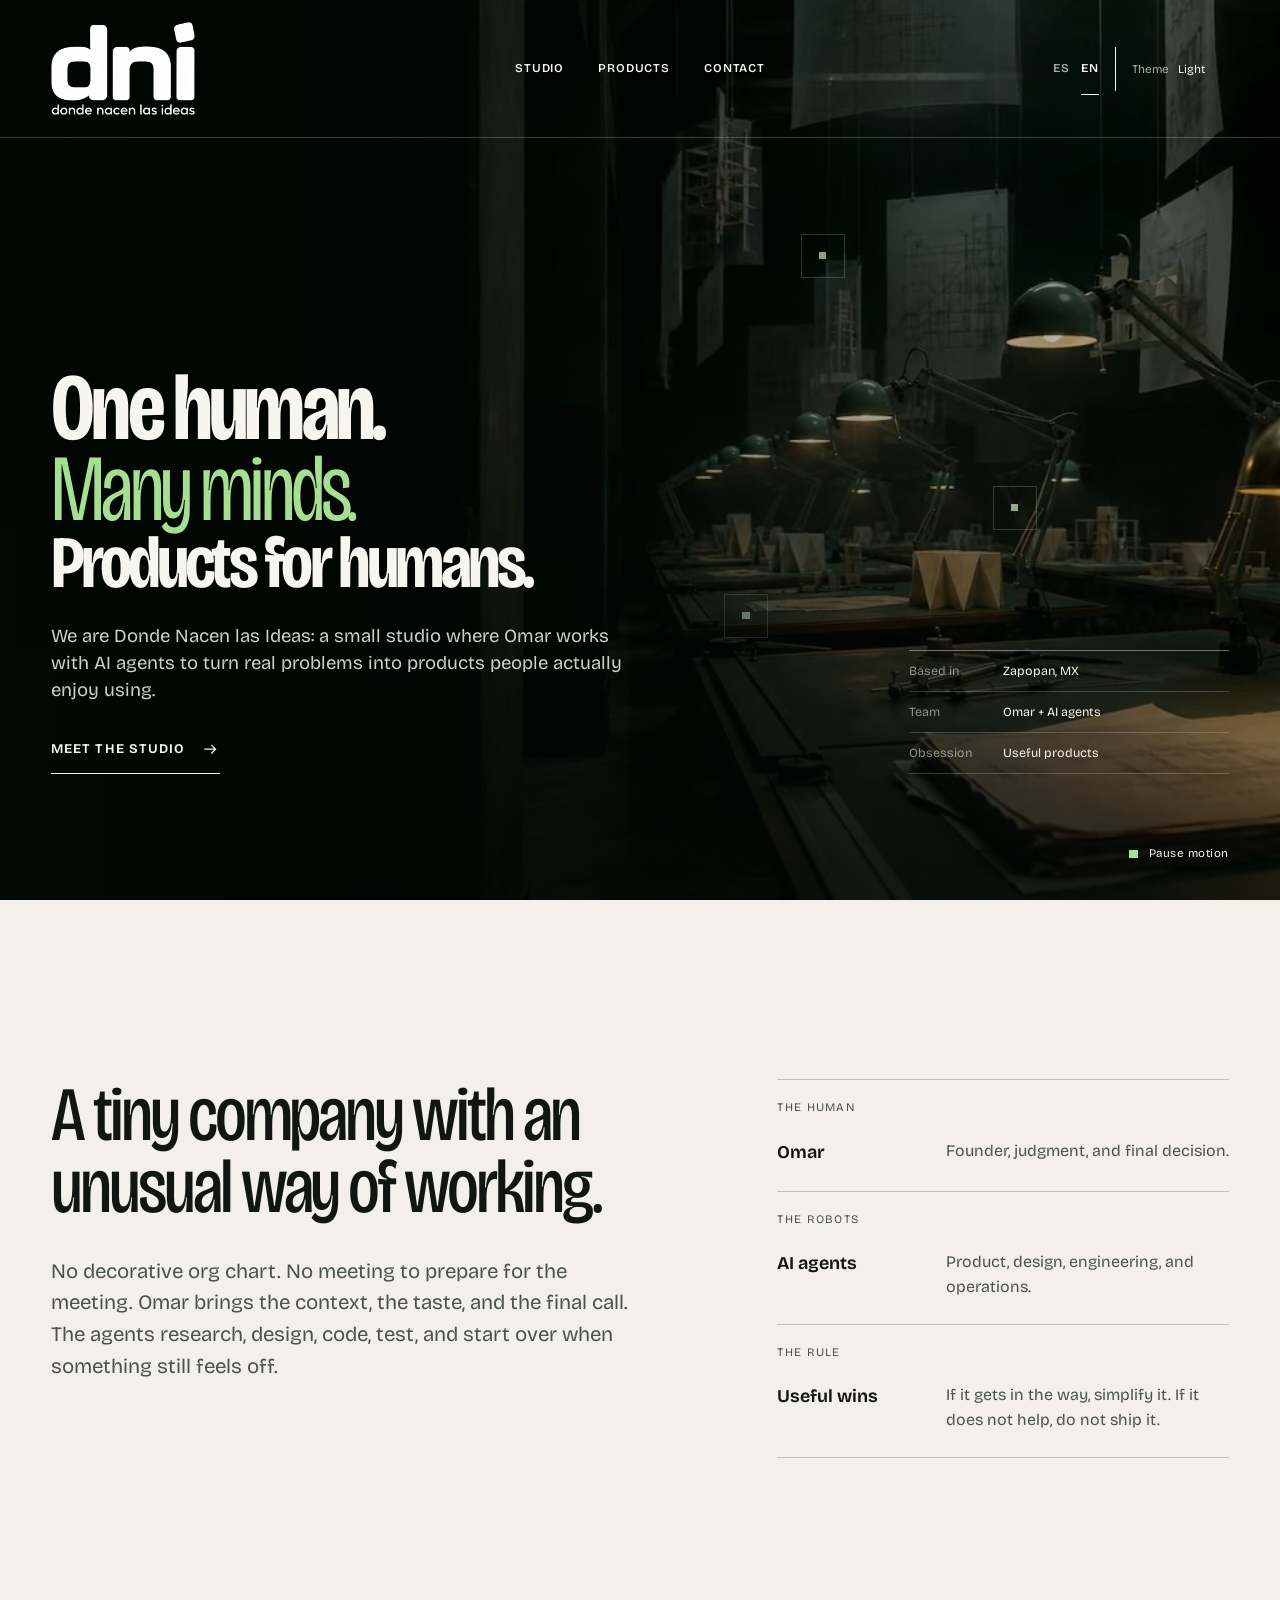
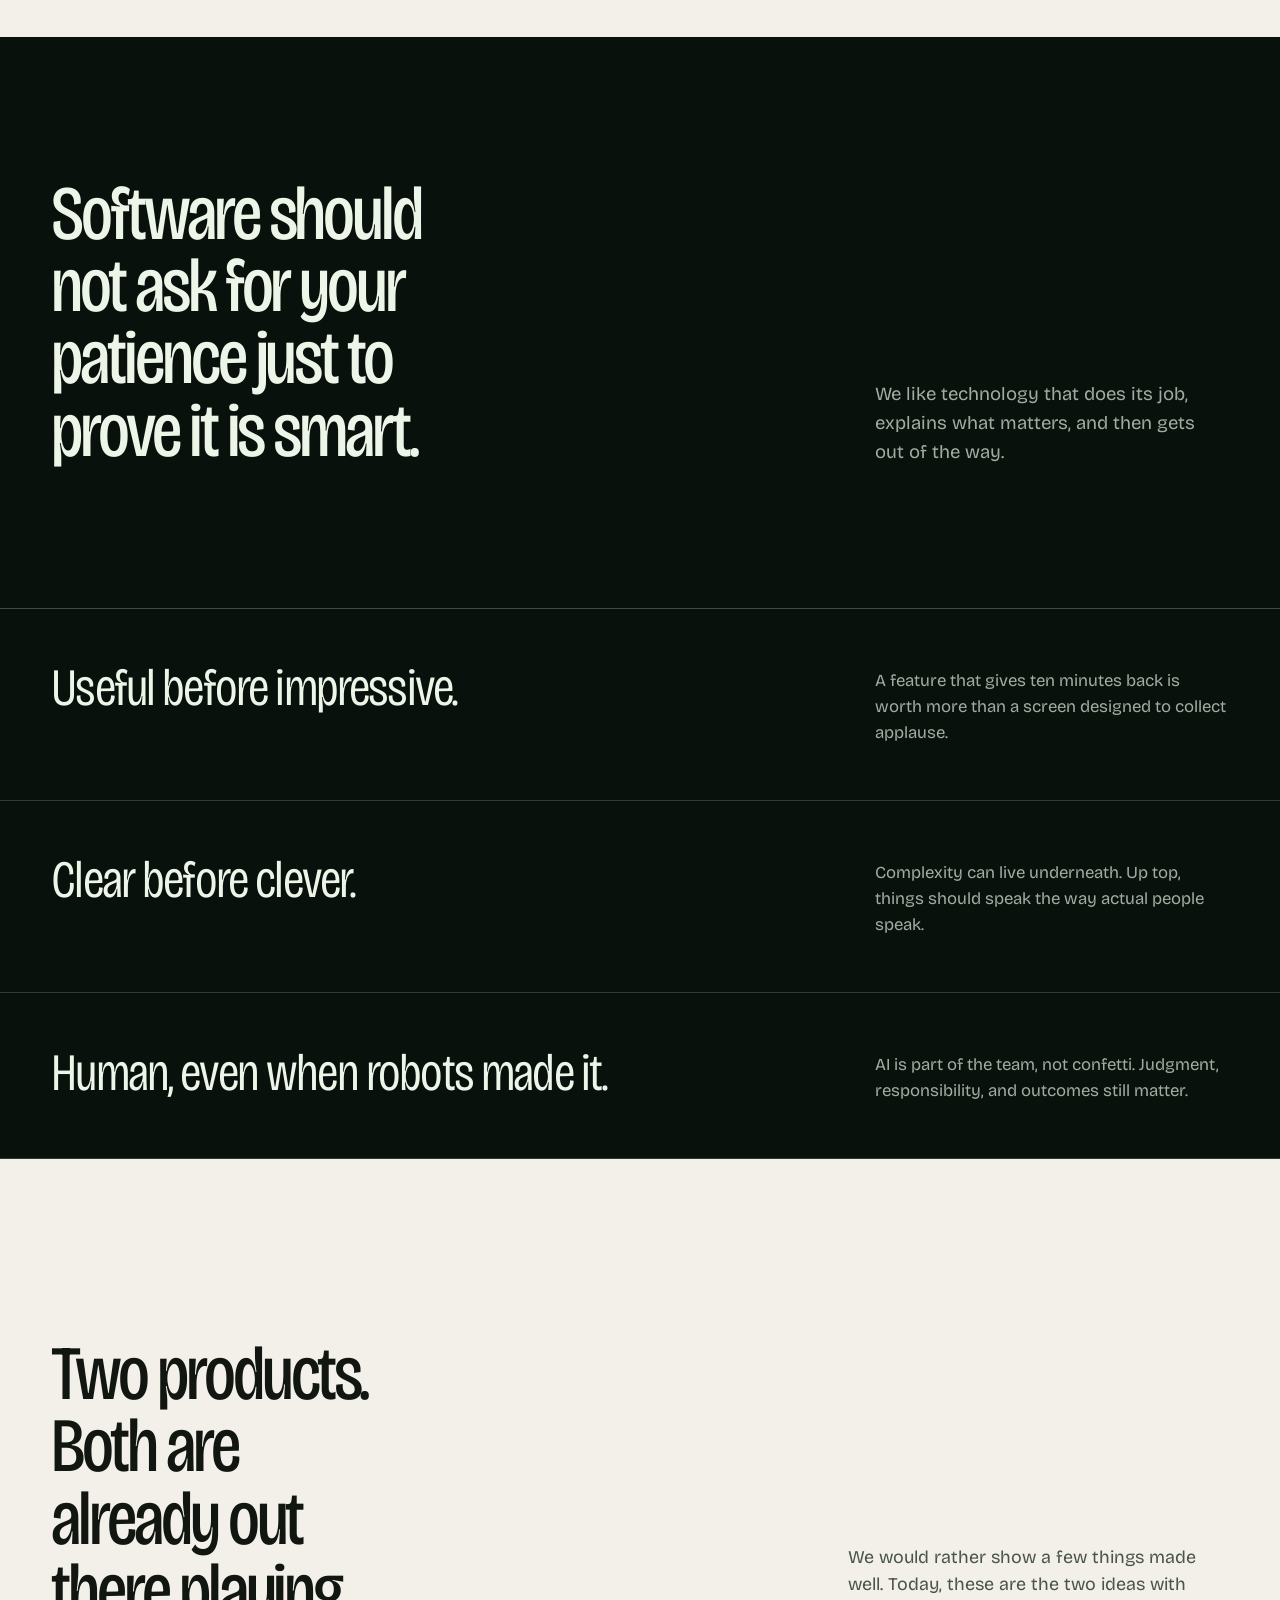
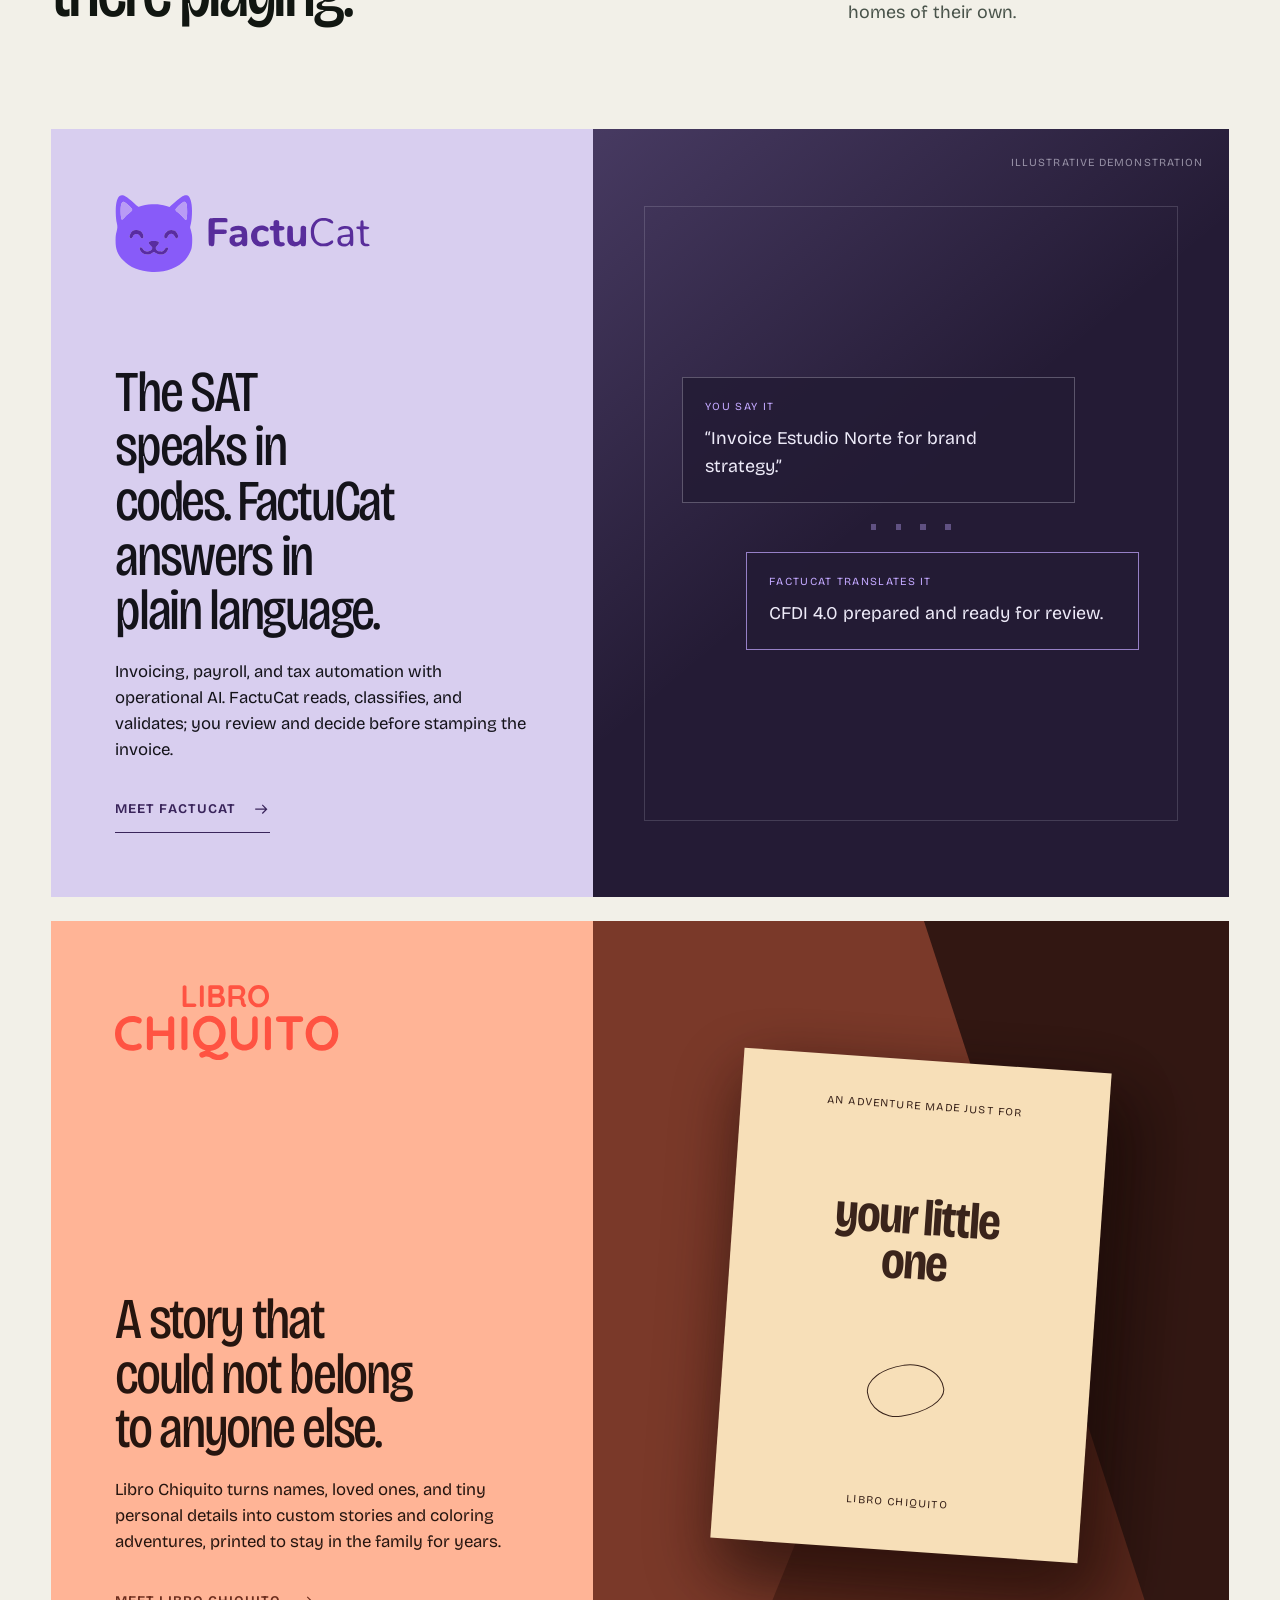
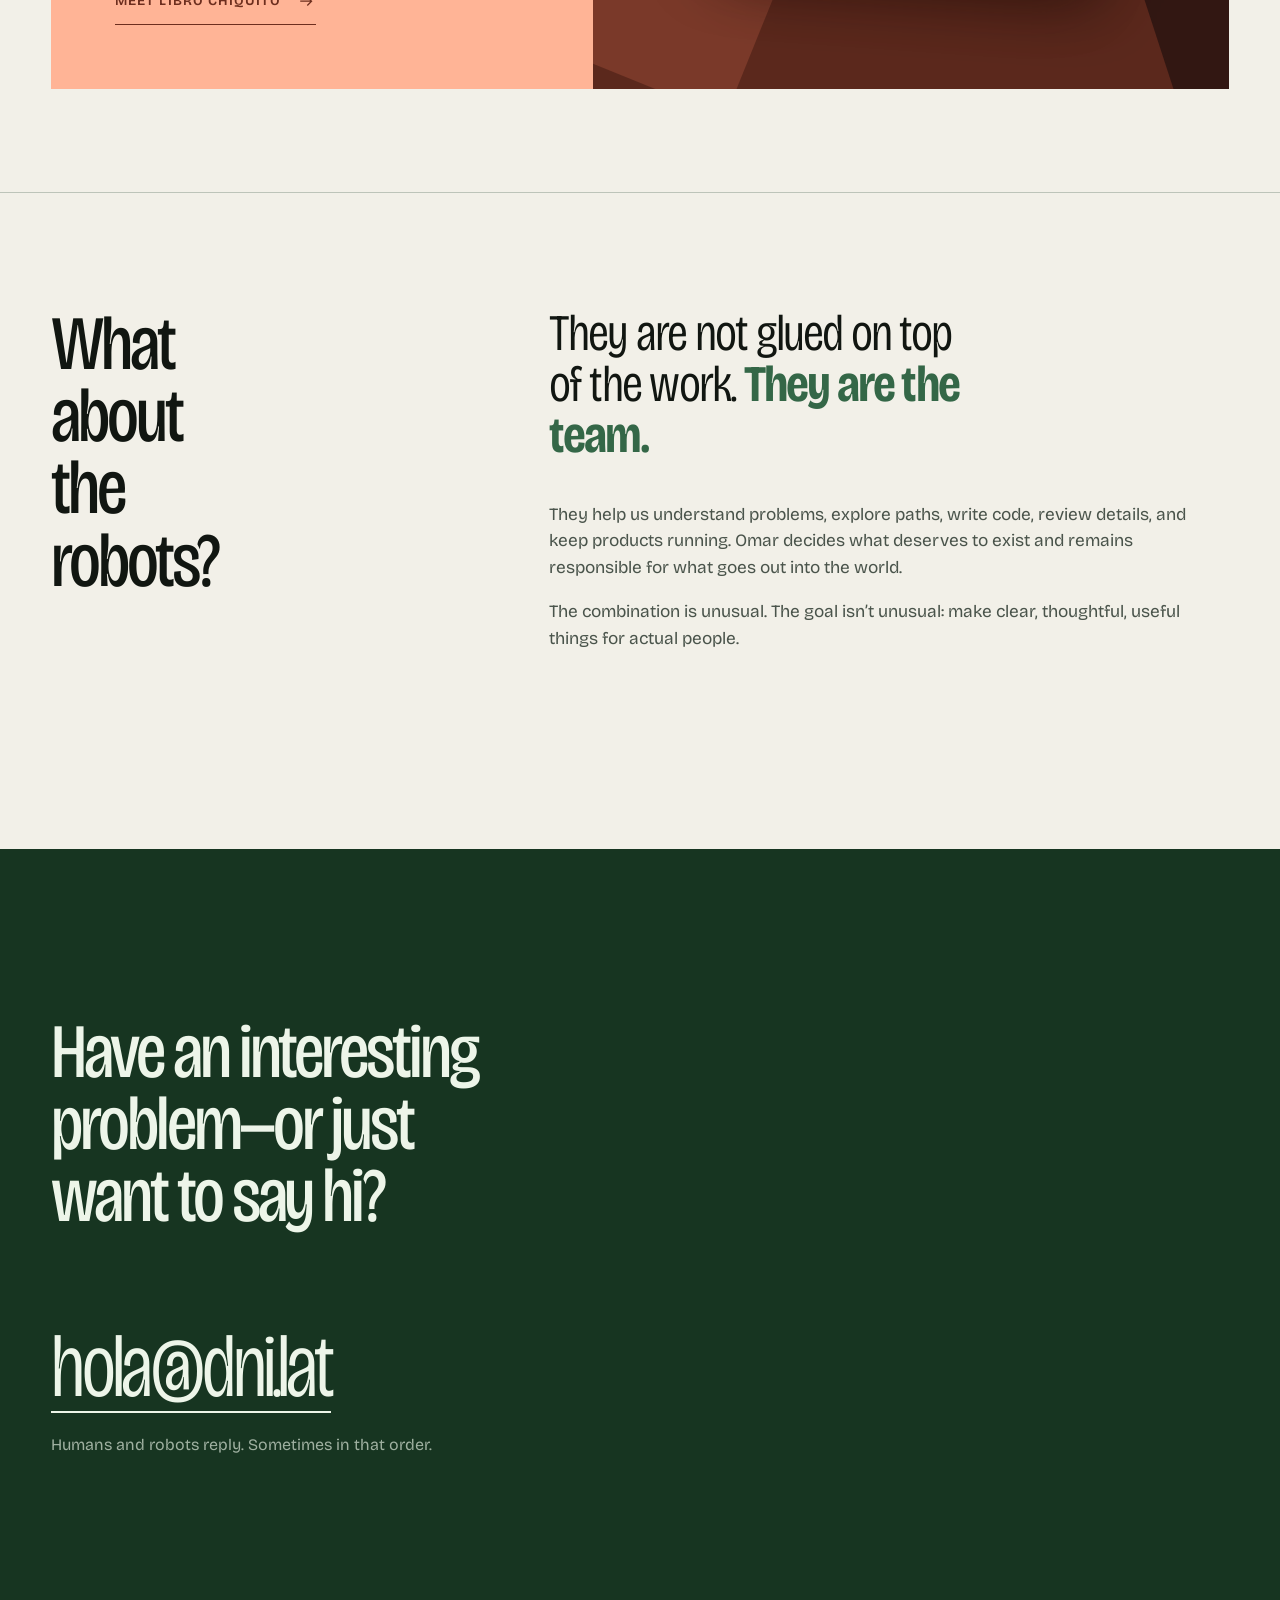
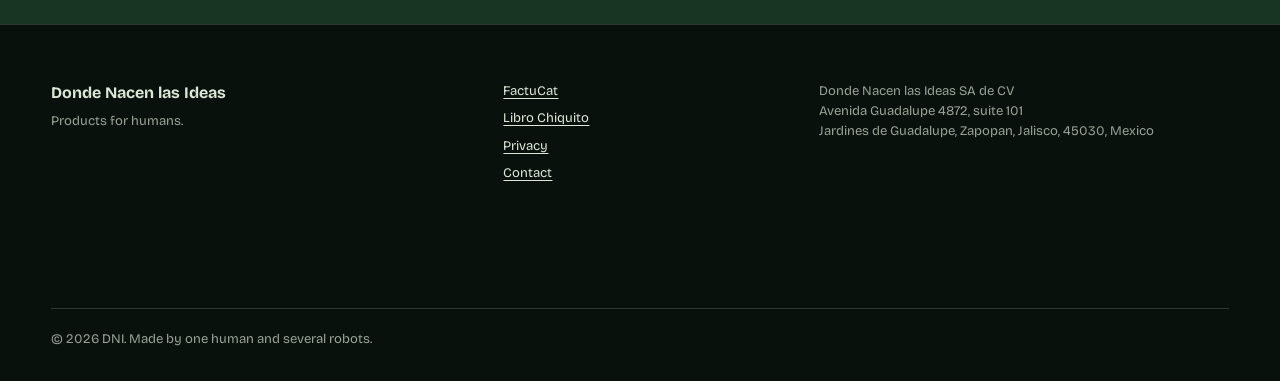
==== commit c0879f70: "[verified] feat: integrate approved indie branding" ====
--- a/en/index.html
+++ b/en/index.html
@@ -16,9 +16,12 @@
     <link rel="alternate" hreflang="es" href="https://dni.lat/">
     <link rel="alternate" hreflang="en" href="https://dni.lat/en/">
     <link rel="alternate" hreflang="x-default" href="https://dni.lat/">
-    <link rel="icon" href="/assets/favicon.svg" type="image/svg+xml">
+    <link rel="icon" href="/assets/brand/dni-favicon-v1.ico" type="image/x-icon">
+    <link rel="icon" href="/assets/brand/dni-icon-32-v1.png" type="image/png" sizes="32x32">
+    <link rel="icon" href="/assets/brand/dni-icon-dark-32-v1.png" type="image/png" sizes="32x32" media="(prefers-color-scheme: dark)">
+    <link rel="apple-touch-icon" href="/assets/brand/dni-apple-touch-180-v1.png" sizes="180x180">
     <link rel="preload" href="/assets/fonts/bricolage-grotesque-var-2.woff2" as="font" type="font/woff2" crossorigin>
-    <link rel="stylesheet" href="/assets/styles.css">
+    <link rel="stylesheet" href="/assets/styles.css?v=dni-indie-v1">
     <script>
       (() => {
         document.documentElement.classList.add("js");
@@ -44,8 +47,7 @@
 
     <header class="site-header site-header--overlay" aria-label="Main header">
       <a class="brand" href="/en/" aria-label="Donde Nacen las Ideas, home">
-        <span class="brand__mark" aria-hidden="true">DNI</span>
-        <span class="brand__name">Donde Nacen<br>las Ideas</span>
+        <img class="brand__logo" src="/assets/brand/dni-indie-v1.png" alt="" width="1061" height="682" loading="eager">
       </a>
       <nav class="primary-nav" aria-label="Main navigation">
         <a href="#studio">Studio</a>
--- a/assets/styles.css
+++ b/assets/styles.css
@@ -95,7 +95,7 @@
 .site-header {
   display: grid;
   grid-template-columns: 1fr auto 1fr;
-  align-items: start;
+  align-items: center;
   gap: 1.5rem;
   width: 100%;
   padding: 1.4rem var(--gutter);
@@ -111,24 +111,19 @@
 
 .brand {
   display: flex;
-  align-items: flex-start;
-  gap: .8rem;
   width: max-content;
   text-decoration: none;
 }
 
-.brand__mark {
-  font-size: 1.28rem;
-  line-height: 1;
-  font-weight: 780;
-  letter-spacing: -.05em;
-}
-
-.brand__name {
-  font-size: .73rem;
-  line-height: 1.15;
-  font-weight: 520;
-  letter-spacing: .015em;
+.brand__logo {
+  width: 9rem;
+  height: auto;
+}
+
+/* Exact white recoloring preserves the approved artwork's alpha and geometry. */
+.site-header--overlay .brand__logo,
+:root[data-theme="dark"] .brand__logo {
+  filter: brightness(0) invert(1);
 }
 
 .primary-nav, .language-nav, .site-tools {
@@ -529,7 +524,7 @@
 @media (max-width: 42rem) {
   :root { --gutter: 1.15rem; }
   .site-header { gap: 1rem; padding-top: 1rem; }
-  .brand__name { display: none; }
+  .brand__logo { width: 7.5rem; }
   .site-tools { gap: .65rem; }
   .theme-toggle { padding-left: .65rem; }
   .theme-toggle span:first-child { display: none; }
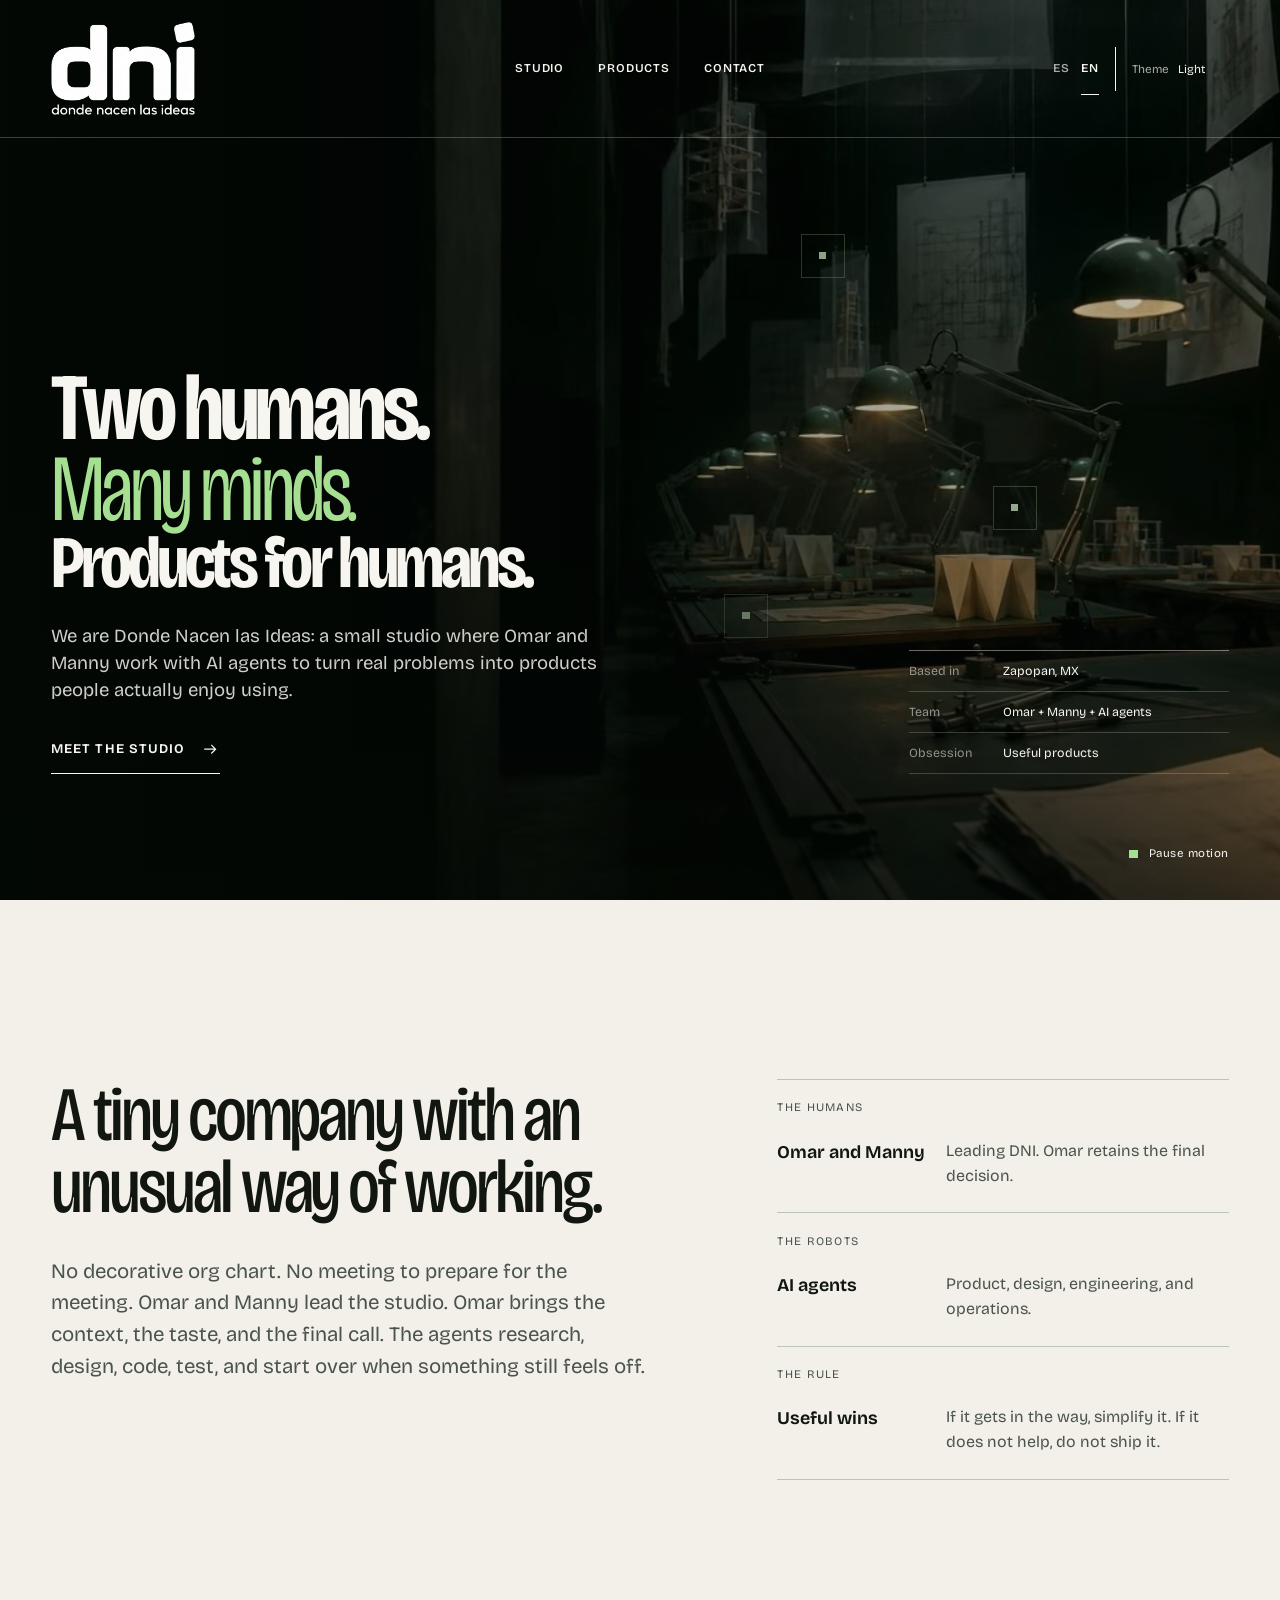
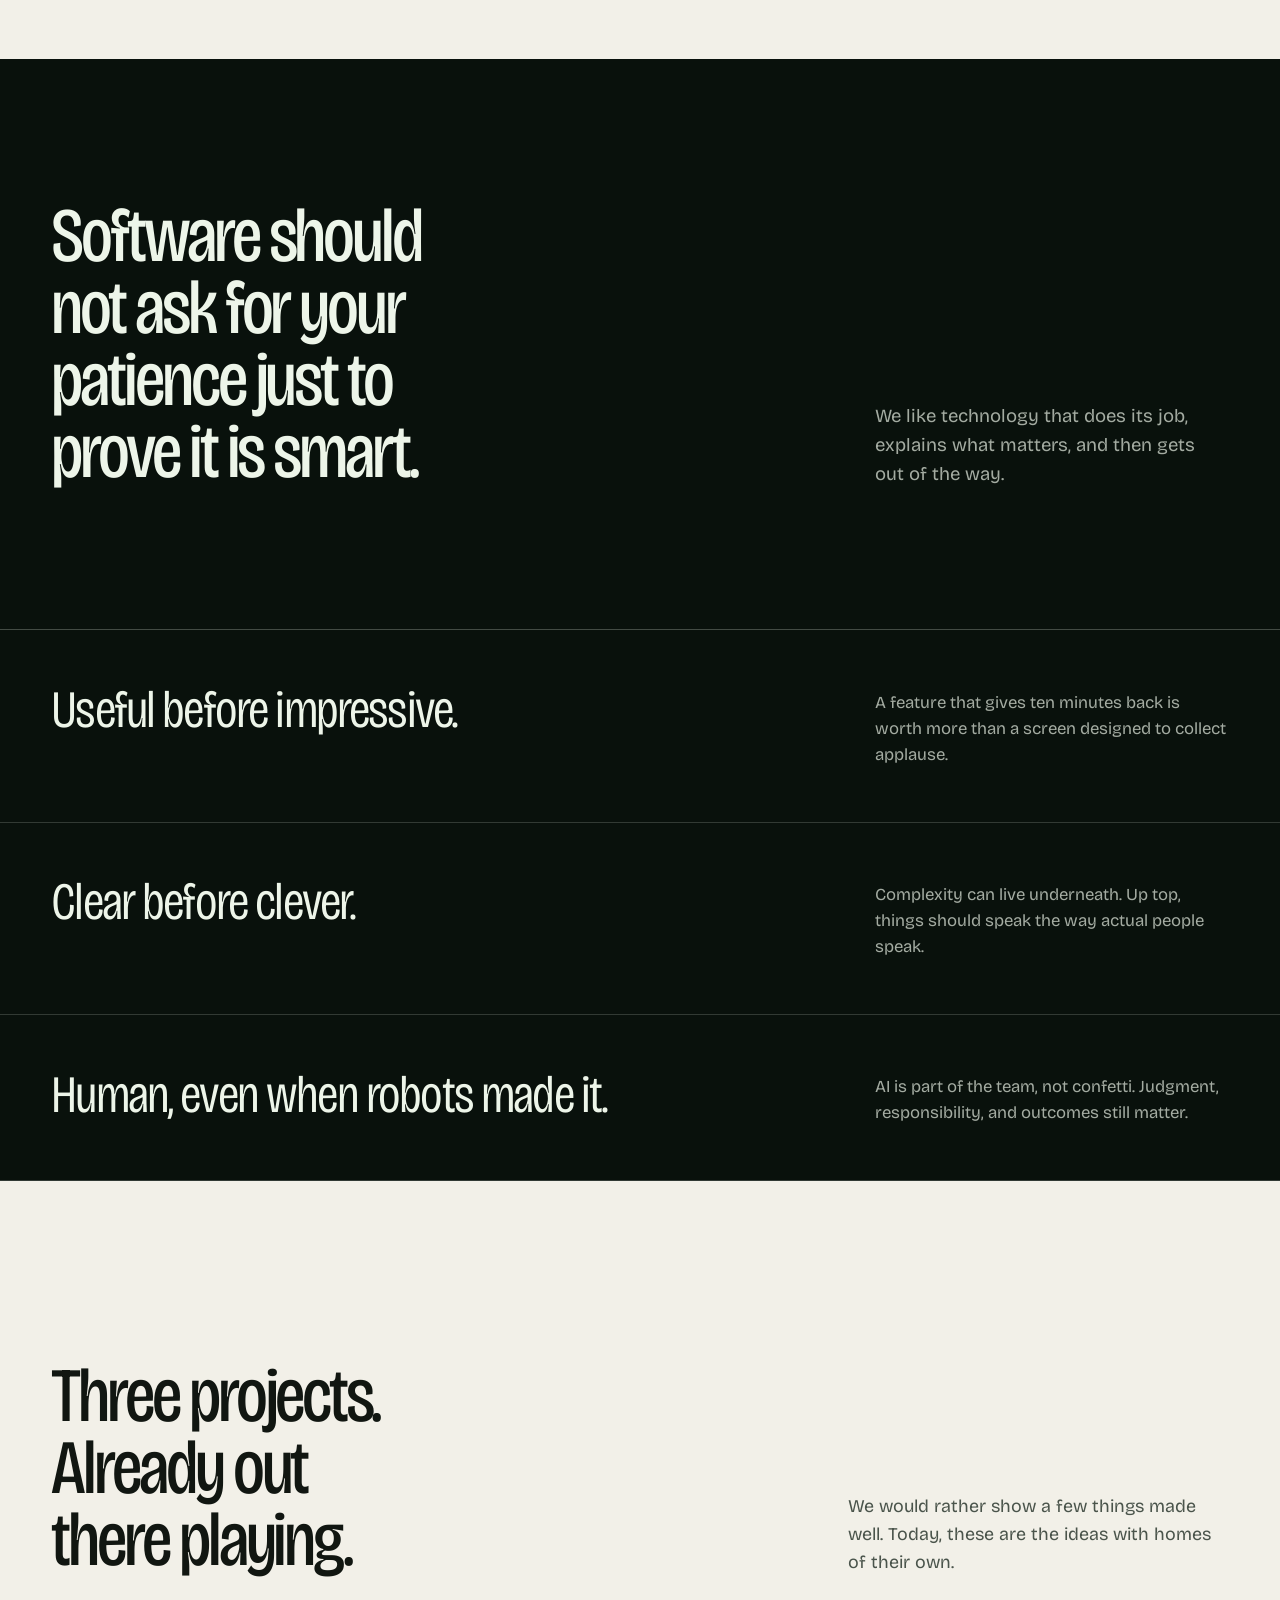
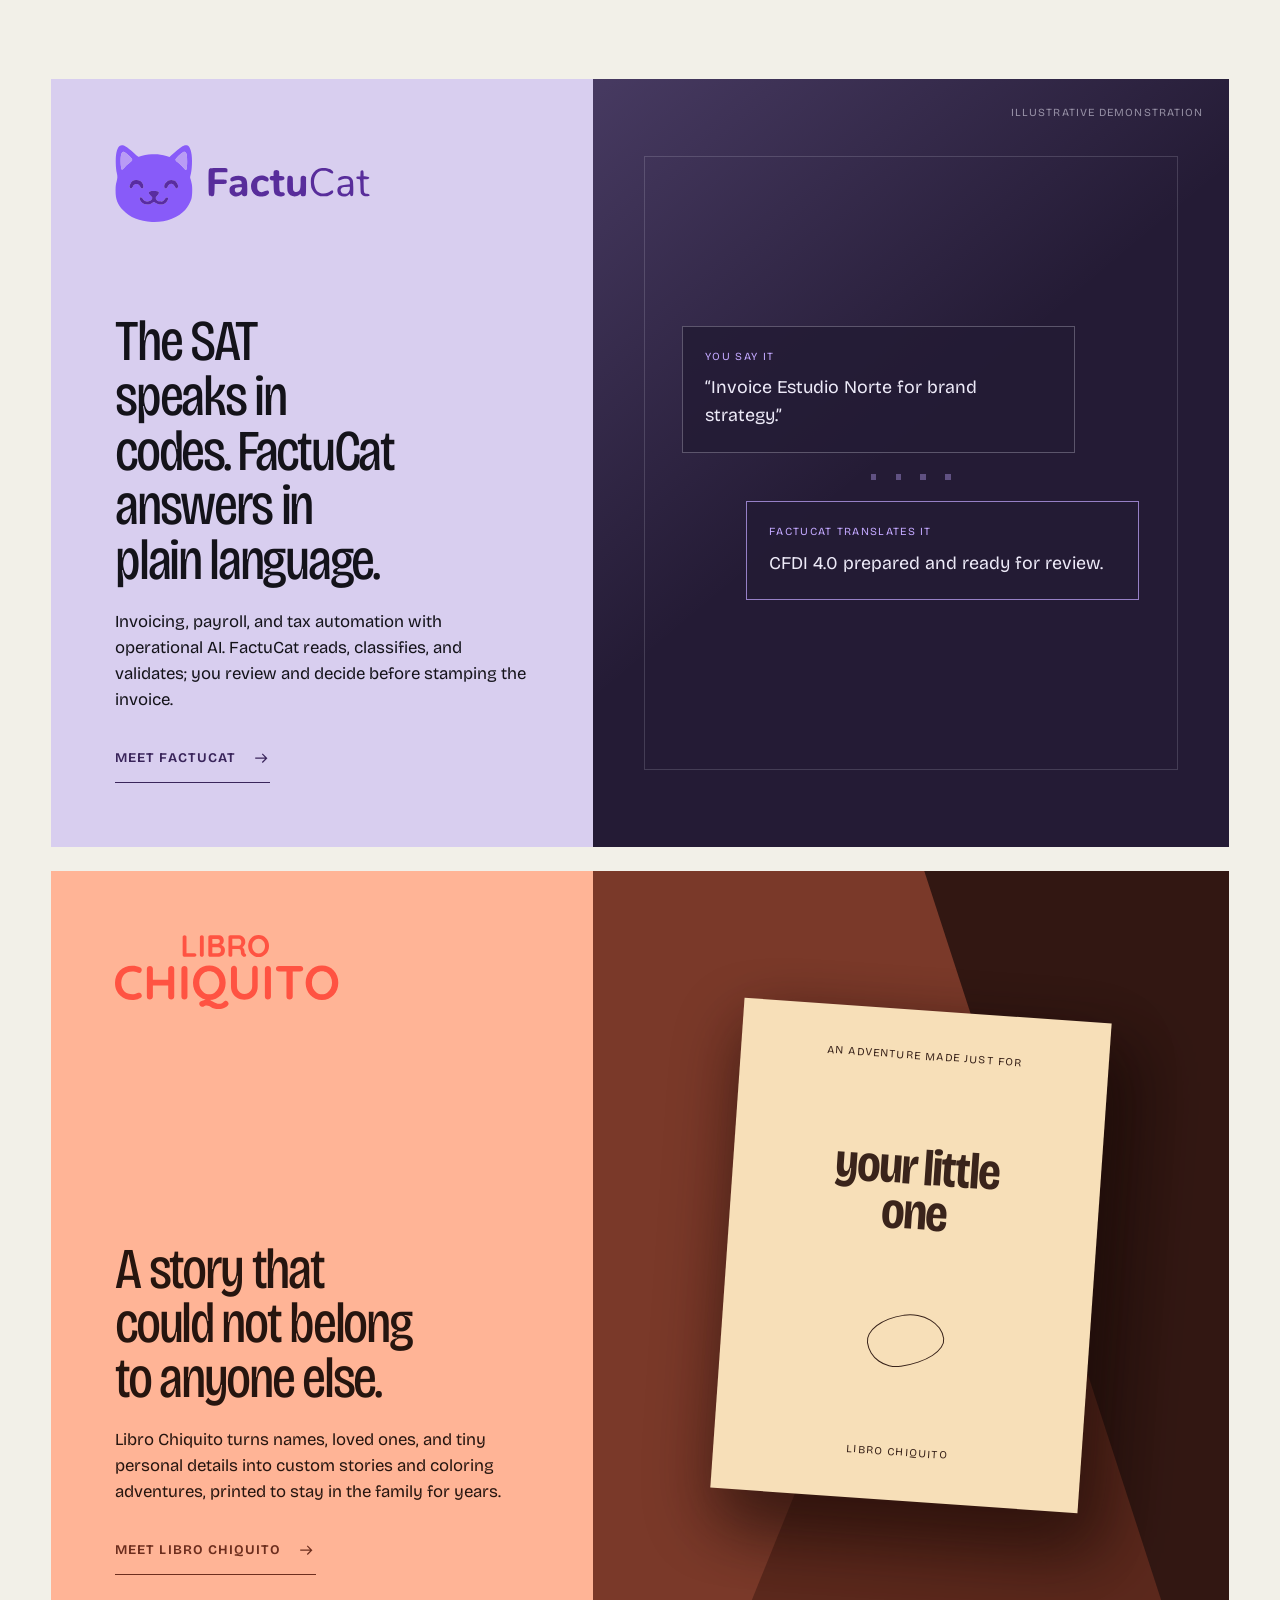
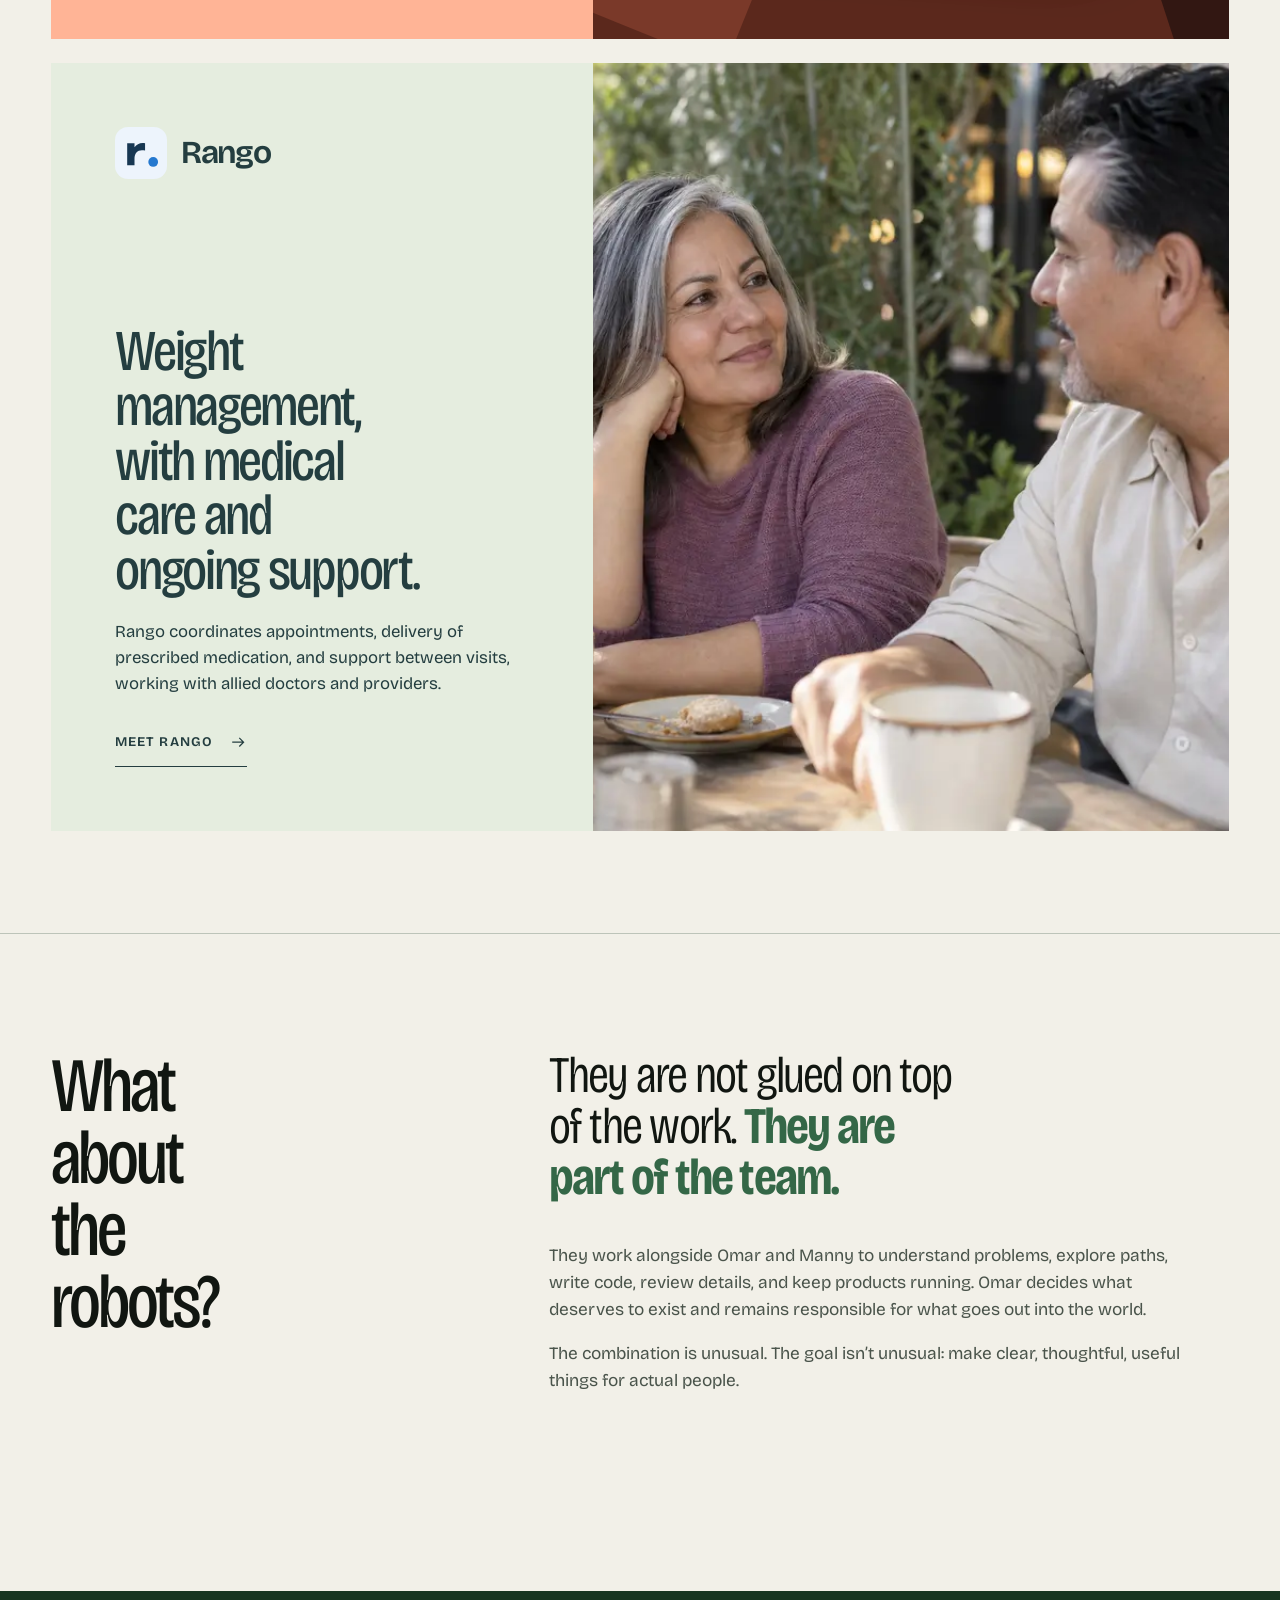
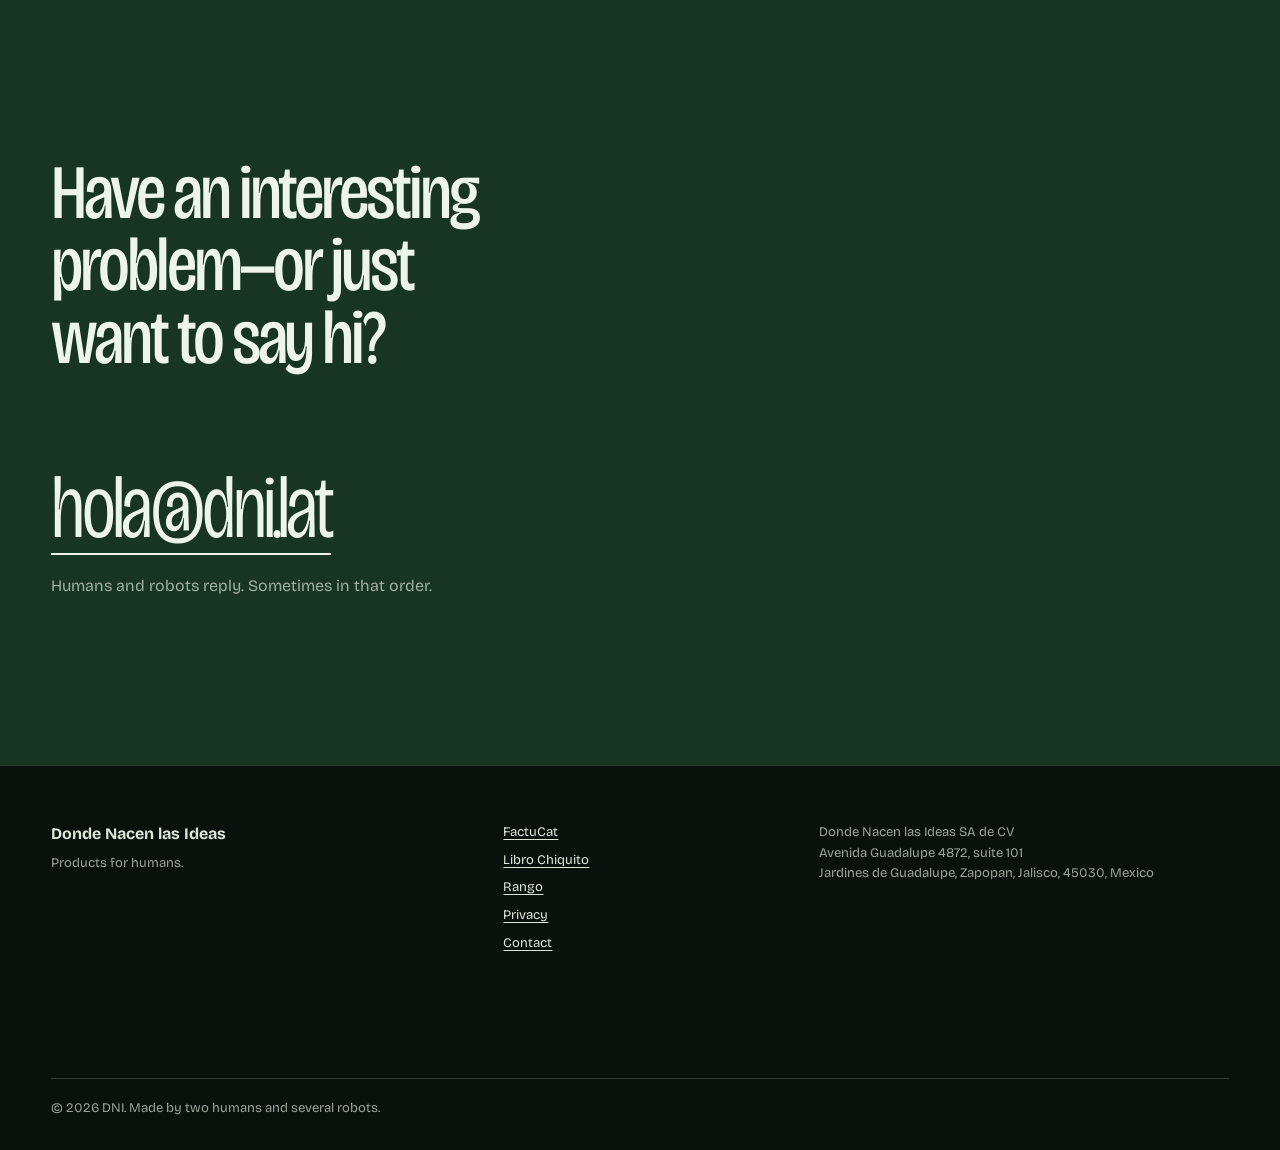
==== commit 5e6d42ce: "[verified] feat: add Rango and Manny to DNI" ====
--- a/en/index.html
+++ b/en/index.html
@@ -4,14 +4,14 @@
     <meta charset="utf-8">
     <meta name="viewport" content="width=device-width, initial-scale=1">
     <title>Donde Nacen las Ideas — Products for humans</title>
-    <meta name="description" content="One human, a team of AI agents, and two public products: FactuCat and Libro Chiquito. This is Donde Nacen las Ideas.">
+    <meta name="description" content="Omar and Manny, two humans leading Donde Nacen las Ideas, alongside a team of AI agents.">
     <meta name="theme-color" content="#09110c">
     <meta name="color-scheme" content="light dark">
     <link rel="canonical" href="https://dni.lat/en/">
     <meta property="og:type" content="website">
     <meta property="og:site_name" content="Donde Nacen las Ideas">
     <meta property="og:title" content="Donde Nacen las Ideas — Products for humans">
-    <meta property="og:description" content="One human. Many minds. Digital products made for actual people.">
+    <meta property="og:description" content="Two humans. Many minds. Digital products made for actual people.">
     <meta property="og:url" content="https://dni.lat/en/">
     <link rel="alternate" hreflang="es" href="https://dni.lat/">
     <link rel="alternate" hreflang="en" href="https://dni.lat/en/">
@@ -21,7 +21,7 @@
     <link rel="icon" href="/assets/brand/dni-icon-dark-32-v1.png" type="image/png" sizes="32x32" media="(prefers-color-scheme: dark)">
     <link rel="apple-touch-icon" href="/assets/brand/dni-apple-touch-180-v1.png" sizes="180x180">
     <link rel="preload" href="/assets/fonts/bricolage-grotesque-var-2.woff2" as="font" type="font/woff2" crossorigin>
-    <link rel="stylesheet" href="/assets/styles.css?v=dni-indie-v1">
+    <link rel="stylesheet" href="/assets/styles.css?v=rango-manny-v1">
     <script>
       (() => {
         document.documentElement.classList.add("js");
@@ -36,10 +36,10 @@
     </script>
   </head>
   <body data-locale="en"><!--
-    THESIS: DNI is a living synthetic garden where one human signal becomes useful products; it refuses the corporate hero and feature-card grid.
+    THESIS: DNI is a living synthetic garden where two humans work with AI agents to build useful products; it refuses the corporate hero and feature-card grid.
     OWN-WORLD: Forest black, chlorophyll green, warm paper and one amber pulse; full-bleed moving media, ruled editorial typography and square, quiet controls.
-    STORY: Meet the unusual team, understand its operating principles, enter two distinct product worlds, then visit a product or write to DNI.
-    FIRST VIEWPORT: A full-screen moving field carries a left-anchored three-line statement at six-rem scale, with the primary scroll action below and the human-plus-agents truth opposite.
+    STORY: Meet the unusual team, understand its operating principles, enter three distinct project worlds, then visit a project or write to DNI.
+    FIRST VIEWPORT: A full-screen moving field carries a left-anchored three-line statement at six-rem scale, with the primary scroll action below and the humans-plus-agents truth opposite.
     FORM: Synthetic Idea Garden, grounded direction seven, seed 0011b9da.
     FINISH: unreviewed and undocumented is unfinished; this build ends with the finish review, the verdict, and DESIGN.md
   -->
@@ -81,11 +81,11 @@
         <div class="hero__shade"></div>
         <div class="hero__content">
           <h1 id="hero-title">
-            <span class="hero-line">One human.</span>
+            <span class="hero-line">Two humans.</span>
             <span class="hero-line hero-line--accent">Many minds.</span>
             <span class="hero-line hero-line--last">Products for humans.</span>
           </h1>
-          <p class="hero__intro">We are Donde Nacen las Ideas: a small studio where Omar works with AI agents to turn real problems into products people actually enjoy using.</p>
+          <p class="hero__intro">We are Donde Nacen las Ideas: a small studio where Omar and Manny work with AI agents to turn real problems into products people actually enjoy using.</p>
           <a class="hero__action line-link line-link--light" href="#studio">
             Meet the studio
             <svg class="arrow-icon" viewBox="0 0 24 24" aria-hidden="true"><path d="M5 12h13M14 7l5 5-5 5"/></svg>
@@ -93,7 +93,7 @@
         </div>
         <div class="hero__facts" aria-label="Studio facts">
           <p><span>Based in</span> Zapopan, MX</p>
-          <p><span>Team</span> Omar + AI agents</p>
+          <p><span>Team</span> Omar + Manny + AI agents</p>
           <p><span>Obsession</span> Useful products</p>
         </div>
         <button class="motion-toggle" type="button" aria-pressed="false">
@@ -105,12 +105,12 @@
       <section class="studio section-shell" id="studio" aria-labelledby="studio-title">
         <div class="studio__statement">
           <h2 id="studio-title">A tiny company with an unusual way of working.</h2>
-          <p>No decorative org chart. No meeting to prepare for the meeting. Omar brings the context, the taste, and the final call. The agents research, design, code, test, and start over when something still feels off.</p>
+          <p>No decorative org chart. No meeting to prepare for the meeting. Omar and Manny lead the studio. Omar brings the context, the taste, and the final call. The agents research, design, code, test, and start over when something still feels off.</p>
         </div>
         <dl class="team-ledger" aria-label="How the work is divided">
           <div>
-            <dt>The human</dt>
-            <dd><strong>Omar</strong><span>Founder, judgment, and final decision.</span></dd>
+            <dt>The humans</dt>
+            <dd><strong>Omar and Manny</strong><span>Leading DNI. Omar retains the final decision.</span></dd>
           </div>
           <div>
             <dt>The robots</dt>
@@ -146,8 +146,8 @@
 
       <section class="products section-shell" id="products" aria-labelledby="products-title">
         <div class="products__intro">
-          <h2 id="products-title">Two products. Both are already out there playing.</h2>
-          <p>We would rather show a few things made well. Today, these are the two ideas with homes of their own.</p>
+          <h2 id="products-title">Three projects. Already out there playing.</h2>
+          <p>We would rather show a few things made well. Today, these are the ideas with homes of their own.</p>
         </div>
 
         <article class="product-stage product-stage--factucat" data-reveal>
@@ -194,13 +194,31 @@
             </div>
           </div>
         </article>
+
+        <article class="product-stage product-stage--rango" data-reveal>
+          <div class="product-stage__copy">
+            <div class="product-identity">
+              <img src="/assets/rango-icon.svg" alt="" width="64" height="64" loading="eager">
+              <span>Rango</span>
+            </div>
+            <h3>Weight management, with medical care and ongoing support.</h3>
+            <p>Rango coordinates appointments, delivery of prescribed medication, and support between visits, working with allied doctors and providers.</p>
+            <a class="line-link" href="https://rangosalud.com" target="_blank" rel="noopener noreferrer">
+              Meet Rango
+              <svg class="arrow-icon" viewBox="0 0 24 24" aria-hidden="true"><path d="M5 12h13M14 7l5 5-5 5"/></svg>
+            </a>
+          </div>
+          <div class="rango-scene">
+            <img src="/assets/rango-cafe.webp" alt="A couple talking at an outdoor café" width="1080" height="720" loading="lazy" decoding="async">
+          </div>
+        </article>
       </section>
 
       <section class="team section-shell" aria-labelledby="team-title">
         <h2 id="team-title">What about the robots?</h2>
         <div class="team__body">
-          <p class="team__lead">They are not glued on top of the work. <strong>They are the team.</strong></p>
-          <p>They help us understand problems, explore paths, write code, review details, and keep products running. Omar decides what deserves to exist and remains responsible for what goes out into the world.</p>
+          <p class="team__lead">They are not glued on top of the work. <strong>They are part of the team.</strong></p>
+          <p>They work alongside Omar and Manny to understand problems, explore paths, write code, review details, and keep products running. Omar decides what deserves to exist and remains responsible for what goes out into the world.</p>
           <p>The combination is unusual. The goal isn’t unusual: make clear, thoughtful, useful things for actual people.</p>
         </div>
       </section>
@@ -222,6 +240,7 @@
       <div class="site-footer__links">
         <a href="https://factucat.com/" target="_blank" rel="noopener noreferrer">FactuCat</a>
         <a href="https://librochiquito.com/" target="_blank" rel="noopener noreferrer">Libro Chiquito</a>
+        <a href="https://rangosalud.com" target="_blank" rel="noopener noreferrer">Rango</a>
         <a href="/en/privacy/">Privacy</a>
         <a href="mailto:hola@dni.lat">Contact</a>
       </div>
@@ -230,7 +249,7 @@
         Avenida Guadalupe 4872, suite 101<br>
         Jardines de Guadalupe, Zapopan, Jalisco, 45030, Mexico
       </address>
-      <p class="site-footer__copy">© 2026 DNI. Made by one human and several robots.</p>
+      <p class="site-footer__copy">© 2026 DNI. Made by two humans and several robots.</p>
     </footer>
 
     <script src="/assets/site.js"></script>
--- a/assets/styles.css
+++ b/assets/styles.css
@@ -403,6 +403,13 @@
 .product-stage--factucat .line-link { color: #3a255b; }
 .product-stage--libro { color: #26150f; background: #ffb496; }
 .product-stage--libro .line-link { color: #6d2e1e; }
+
+.product-stage--rango { color: #243e40; background: #e5eddf; }
+.product-identity { display: flex; align-items: center; gap: .85rem; margin-bottom: auto; }
+.product-identity img { width: 3.25rem; height: 3.25rem; }
+.product-identity span { font-size: 2rem; font-weight: 650; letter-spacing: -.04em; }
+.rango-scene { position: relative; min-height: 32rem; background: #faf6ed; }
+.rango-scene img { position: absolute; inset: 0; width: 100%; height: 100%; object-fit: cover; }
 
 .factucat-demo {
   position: relative;
